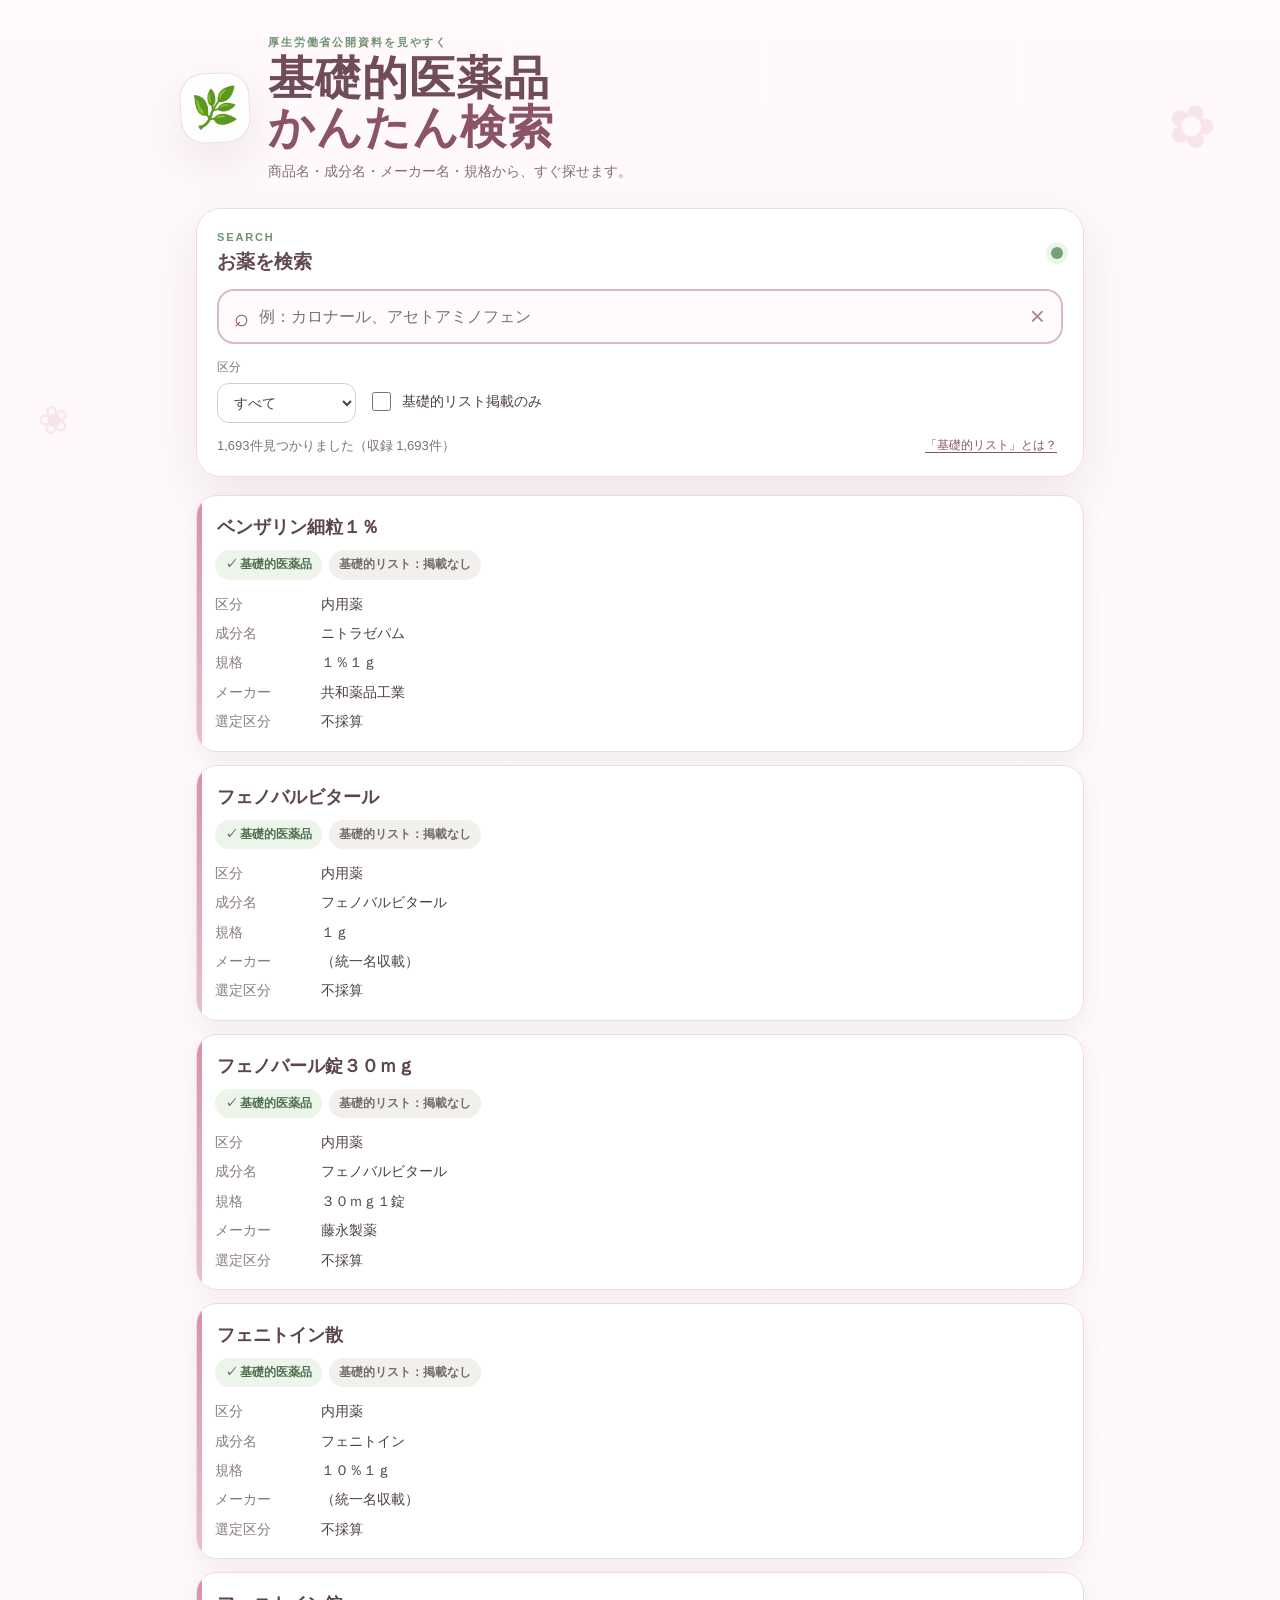
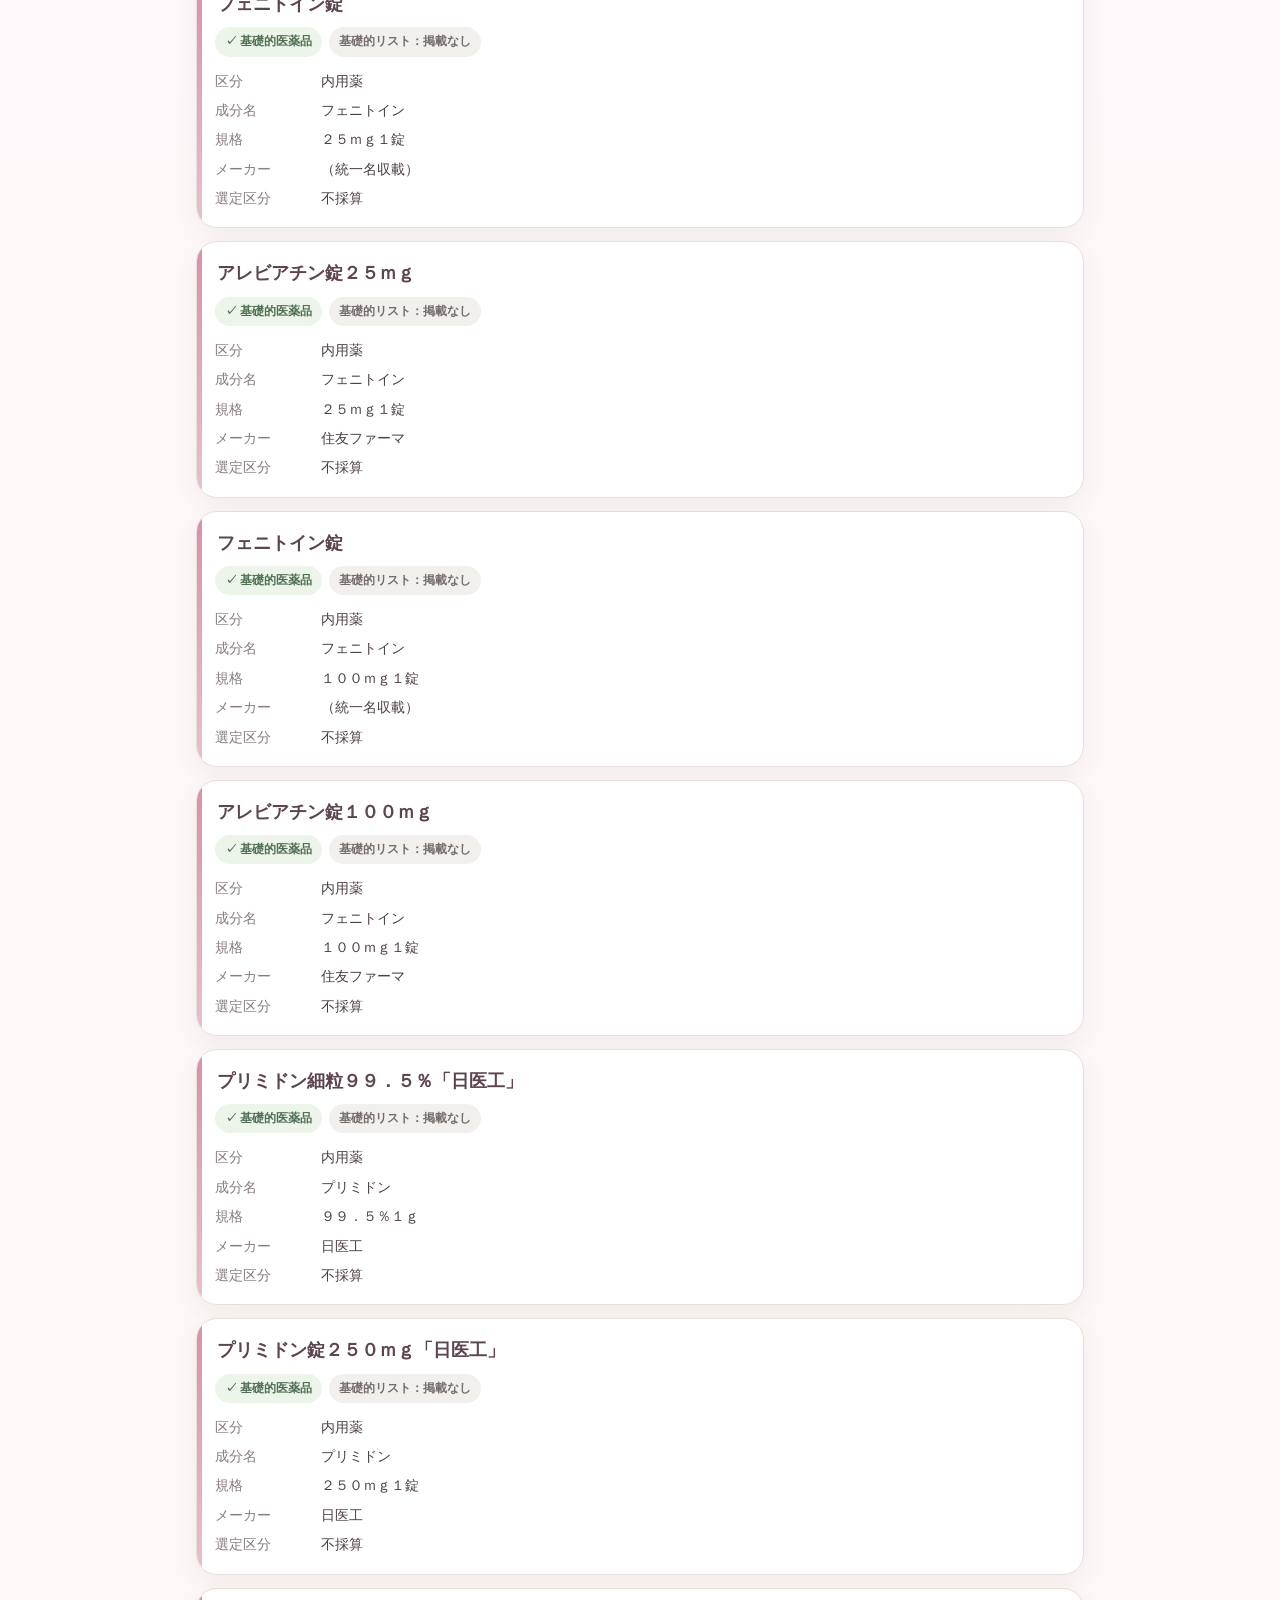
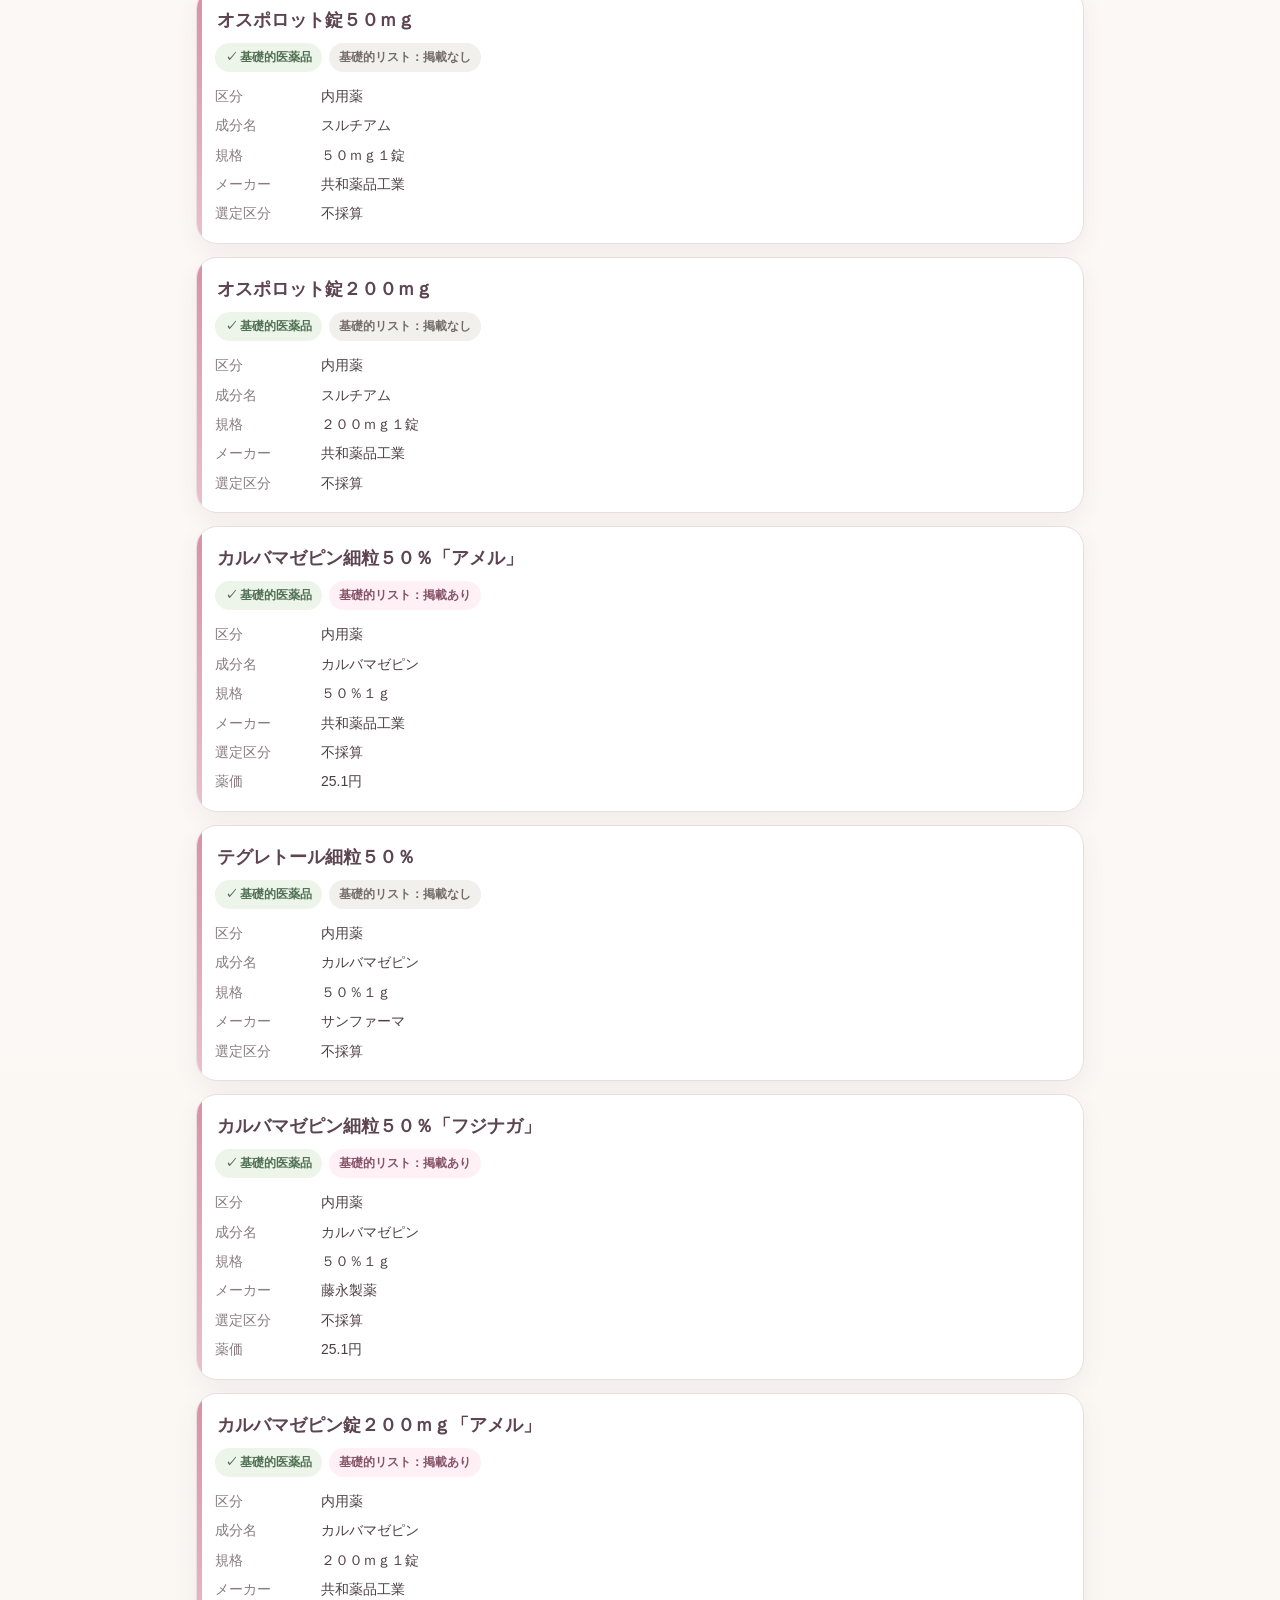
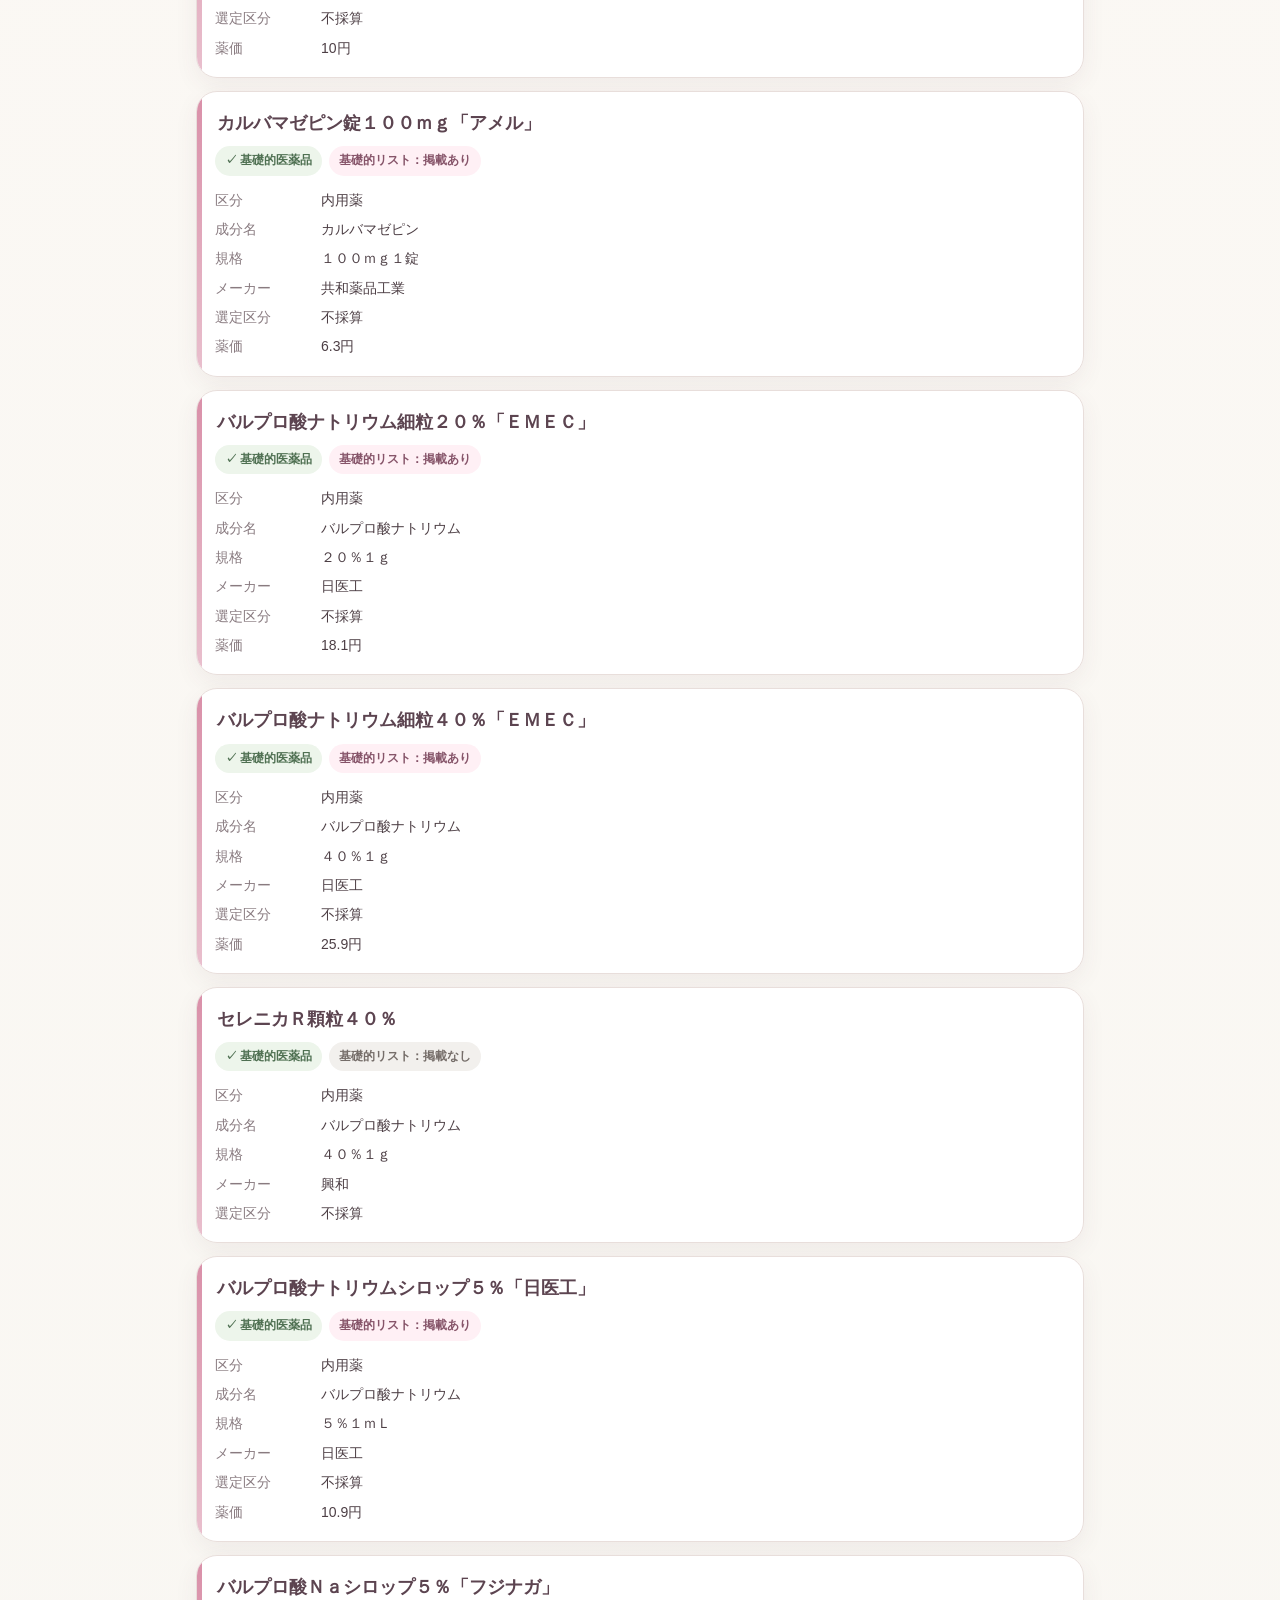
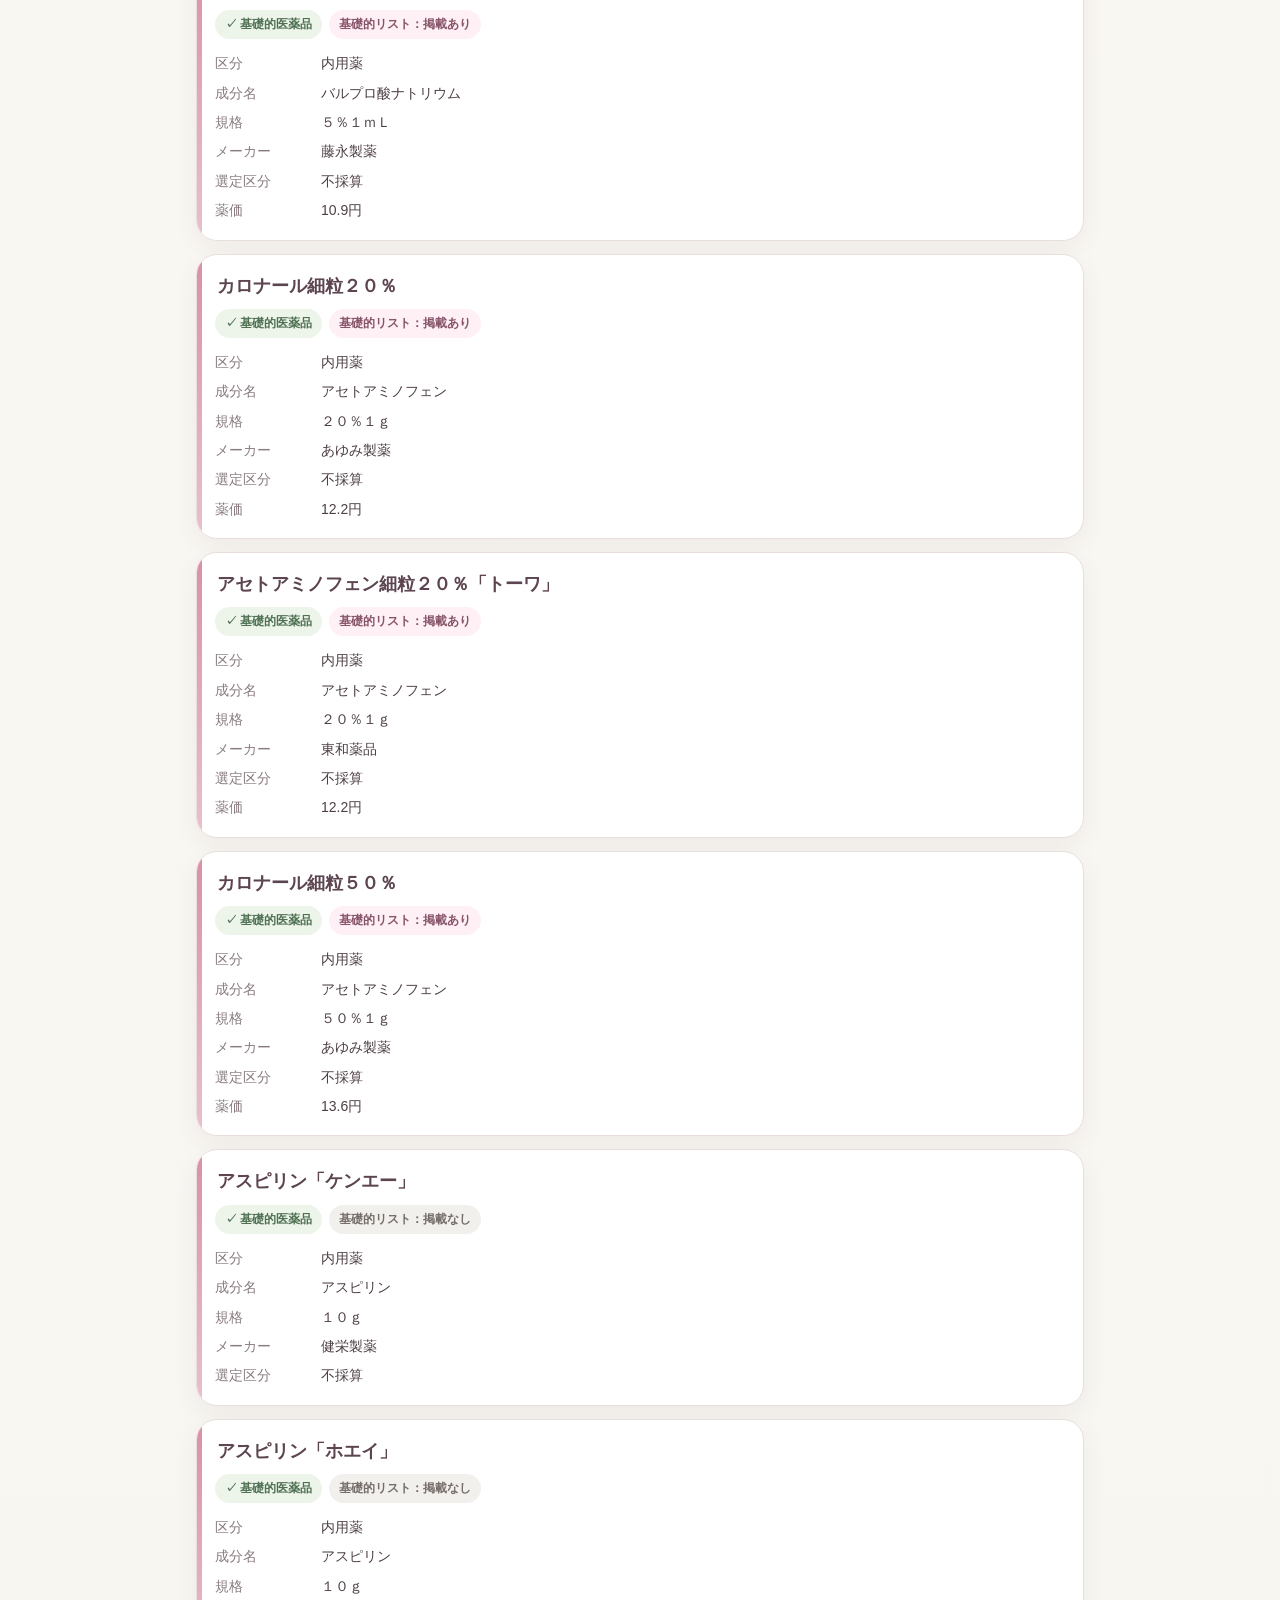
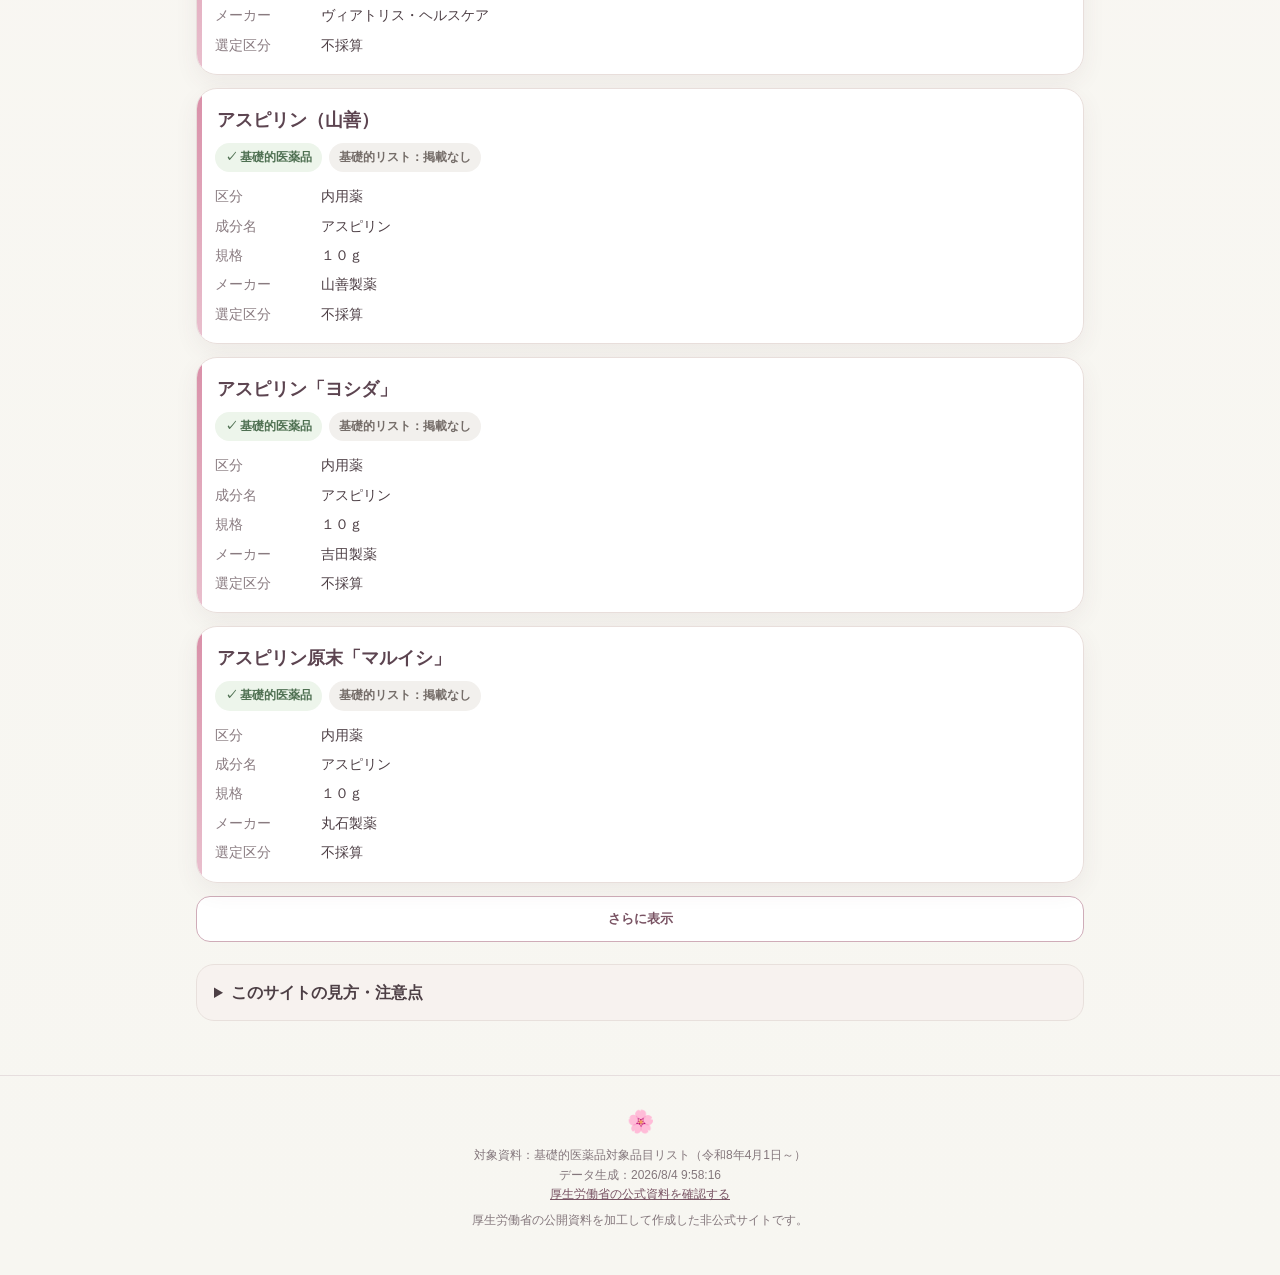
==== index.html @ af986fcf "Add files via upload" ====
<!doctype html>
<html lang="ja">
<head>
  <meta charset="utf-8">
  <meta name="viewport" content="width=device-width, initial-scale=1, viewport-fit=cover">
  <meta name="theme-color" content="#fff8fb">
  <meta name="description" content="厚生労働省の公開資料をもとに、基礎的医薬品をすばやく検索できる非公式サイトです。">
  <meta name="robots" content="index,follow">
  <title>基礎的医薬品かんたん検索</title>
  <link rel="icon" href="assets/favicon.svg" type="image/svg+xml">
  <link rel="manifest" href="manifest.webmanifest">
  <link rel="stylesheet" href="style.css">
</head>
<body>
  <div class="decor decor-one" aria-hidden="true">✿</div>
  <div class="decor decor-two" aria-hidden="true">❀</div>
  <header class="hero">
    <div class="hero-inner">
      <div class="logo" aria-hidden="true">🌿</div>
      <div>
        <p class="eyebrow">厚生労働省公開資料を見やすく</p>
        <h1>基礎的医薬品<br><span>かんたん検索</span></h1>
        <p class="lead">商品名・成分名・メーカー名・規格から、すぐ探せます。</p>
      </div>
    </div>
  </header>

  <main>
    <section class="search-panel" aria-labelledby="search-title">
      <div class="panel-heading">
        <div>
          <p class="mini-label">SEARCH</p>
          <h2 id="search-title">お薬を検索</h2>
        </div>
        <span class="status-dot" id="healthDot" aria-hidden="true"></span>
      </div>

      <label class="sr-only" for="q">医薬品名、成分名、メーカー名、規格</label>
      <div class="search-box">
        <span aria-hidden="true">⌕</span>
        <input id="q" type="search" placeholder="例：カロナール、アセトアミノフェン" autocomplete="off" inputmode="search">
        <button id="clear" type="button" aria-label="検索内容を消す">×</button>
      </div>

      <div class="filters">
        <label>
          <span>区分</span>
          <select id="route">
            <option value="">すべて</option>
            <option value="内用薬">内用薬</option>
            <option value="注射薬">注射薬</option>
            <option value="外用薬">外用薬</option>
            <option value="歯科用薬剤">歯科用薬剤</option>
          </select>
        </label>
        <label class="check-label">
          <input id="changeOnly" type="checkbox">
          <span>基礎的リスト掲載のみ</span>
        </label>
      </div>

      <div class="data-summary">
        <p id="status" role="status">データを読み込んでいます…</p>
        <button id="showHelp" type="button" class="text-button">「基礎的リスト」とは？</button>
      </div>
    </section>

    <section id="notice" class="notice hidden" role="alert"></section>
    <section id="results" class="results" aria-live="polite" aria-busy="true"></section>

    <section class="guide" id="helpSection">
      <details>
        <summary>このサイトの見方・注意点</summary>
        <div class="guide-body">
          <p><strong>「基礎的医薬品」</strong>と、後発医薬品と同様に変更調剤が認められる品目をまとめた<strong>「基礎的リスト」</strong>は別の情報です。本サイトでは分けて表示します。</p>
          <p>本サイトは検索補助のための非公式ツールです。調剤、変更可否、請求その他の最終判断は、最新の厚生労働省資料、通知、レセコン等で確認してください。</p>
          <p>データ更新に異常があった場合は、誤った新データへ置き換えず、直前の正常データを表示し続ける設計です。</p>
        </div>
      </details>
    </section>
  </main>

  <footer>
    <div class="footer-flower" aria-hidden="true">🌸</div>
    <p id="source">データ情報を読み込んでいます。</p>
    <p>厚生労働省の公開資料を加工して作成した非公式サイトです。</p>
  </footer>

  <dialog id="helpDialog">
    <button id="closeHelp" class="dialog-close" type="button" aria-label="閉じる">×</button>
    <h2>「基礎的リスト」とは？</h2>
    <p>基礎的医薬品のうち、基礎的医薬品に指定される前から変更調剤が認められていた品目などを厚生労働省がまとめた一覧です。</p>
    <p><strong>基礎的医薬品であることだけで、変更調剤の可否は判断できません。</strong>必ず最新の公式資料や通知も確認してください。</p>
  </dialog>

  <script src="app.js" defer></script>
</body>
</html>
---- style.css ----
:root{--pink:#d98fa8;--pink-dark:#8b5367;--pink-soft:#fff0f5;--green:#6f9271;--green-soft:#edf5eb;--ink:#4d3f45;--muted:#7e7177;--line:#eadde2;--paper:#fff;--cream:#fbf7f2;--shadow:0 18px 50px rgba(107,72,84,.11)}
*{box-sizing:border-box}html{scroll-behavior:smooth}body{margin:0;min-height:100vh;color:var(--ink);font-family:-apple-system,BlinkMacSystemFont,"Hiragino Sans","Yu Gothic UI","Yu Gothic",sans-serif;background:linear-gradient(180deg,#fff9fc 0,#fbf8f4 48%,#f7f6f1 100%);line-height:1.6}.sr-only{position:absolute;width:1px;height:1px;padding:0;margin:-1px;overflow:hidden;clip:rect(0,0,0,0);white-space:nowrap;border:0}.decor{position:fixed;z-index:-1;color:#e8b8c8;opacity:.32;font-size:58px}.decor-one{top:80px;right:5vw;transform:rotate(18deg)}.decor-two{top:390px;left:3vw;transform:rotate(-15deg);font-size:38px}.hero{padding:34px 18px 26px}.hero-inner{max-width:920px;margin:auto;display:flex;gap:18px;align-items:center}.logo{width:70px;height:70px;display:grid;place-items:center;border:1px solid var(--line);border-radius:24px;background:rgba(255,255,255,.86);box-shadow:var(--shadow);font-size:38px;transform:rotate(-3deg)}.eyebrow,.mini-label{margin:0;color:var(--green);font-size:11px;font-weight:800;letter-spacing:.17em}.hero h1{margin:2px 0 7px;color:#704c5a;font-size:clamp(30px,7vw,46px);line-height:1.08;letter-spacing:.02em}.hero h1 span{color:var(--pink-dark)}.lead{margin:0;color:var(--muted);font-size:14px}main{max-width:920px;margin:auto;padding:0 16px 54px}.search-panel{padding:20px;background:rgba(255,255,255,.94);border:1px solid var(--line);border-radius:25px;box-shadow:var(--shadow);backdrop-filter:blur(10px)}.panel-heading{display:flex;justify-content:space-between;align-items:center;margin-bottom:12px}.panel-heading h2{margin:0;font-size:19px;color:#614954}.status-dot{width:12px;height:12px;border-radius:50%;background:#c7bfc2;box-shadow:0 0 0 5px #f5f1f2}.status-dot.ok{background:#72a276;box-shadow:0 0 0 5px #edf5eb}.status-dot.warn{background:#d7a548;box-shadow:0 0 0 5px #fff6df}.search-box{display:grid;grid-template-columns:auto 1fr auto;align-items:center;border:2px solid #ddb8c5;background:#fffafb;border-radius:17px;overflow:hidden;transition:.2s}.search-box:focus-within{border-color:var(--pink);box-shadow:0 0 0 5px rgba(217,143,168,.15)}.search-box>span{padding-left:15px;color:var(--pink-dark);font-size:25px}.search-box input{min-width:0;width:100%;border:0;outline:0;background:transparent;padding:15px 10px;font-size:16px;color:var(--ink)}.search-box button{border:0;background:transparent;padding:10px 16px;color:#a78691;font-size:26px;cursor:pointer}.filters{display:flex;gap:12px;align-items:end;flex-wrap:wrap;margin-top:14px}.filters>label:first-child{display:grid;gap:5px;font-size:12px;color:var(--muted)}select{min-width:130px;border:1px solid #d8cdca;border-radius:12px;padding:10px 35px 10px 12px;background:#fff;color:var(--ink);font-size:14px}.check-label{display:flex;align-items:center;gap:8px;min-height:43px;font-size:14px}.check-label input{width:19px;height:19px;accent-color:var(--green)}.data-summary{display:flex;justify-content:space-between;gap:10px;align-items:center;margin-top:13px}.data-summary p{margin:0;color:var(--muted);font-size:13px}.text-button{border:0;background:transparent;color:#815667;text-decoration:underline;text-underline-offset:3px;font-size:12px;cursor:pointer}.notice{margin-top:15px;padding:14px 16px;border:1px solid #e5cd91;border-radius:15px;background:#fff6dc;color:#685729;font-size:14px}.hidden{display:none}.results{display:grid;gap:13px;margin-top:18px}.medicine{position:relative;padding:18px;background:rgba(255,255,255,.96);border:1px solid #e8dedb;border-radius:21px;box-shadow:0 8px 25px rgba(91,66,74,.065);overflow:hidden}.medicine:before{content:"";position:absolute;left:0;top:0;bottom:0;width:5px;background:linear-gradient(var(--pink),#e9c0ce)}.medicine h3{margin:0 0 10px;padding-left:2px;color:#5c4450;font-size:18px;line-height:1.45;overflow-wrap:anywhere}.badges{display:flex;gap:7px;flex-wrap:wrap;margin-bottom:13px}.badge{display:inline-flex;align-items:center;gap:5px;padding:5px 10px;border-radius:999px;background:var(--green-soft);color:#4f7052;font-size:12px;font-weight:750}.badge.listed{background:var(--pink-soft);color:#865469}.badge.not-listed{background:#f2f0ed;color:#756d69}.medicine dl{display:grid;grid-template-columns:95px minmax(0,1fr);gap:7px 11px;margin:0;font-size:14px}.medicine dt{color:#897b80}.medicine dd{margin:0;overflow-wrap:anywhere}.empty{padding:38px 18px;text-align:center;border:1px dashed #d7c5cb;border-radius:20px;background:rgba(255,255,255,.8);color:#786b70}.more{width:100%;padding:13px;border:1px solid #cfacb8;border-radius:14px;background:#fff;color:#795363;font-weight:750;cursor:pointer}.guide{margin-top:22px}.guide details{border:1px solid #e8e0dc;border-radius:18px;background:#f7f2ef}.guide summary{padding:15px 17px;font-weight:750;cursor:pointer}.guide-body{padding:0 17px 12px;font-size:14px}.guide-body p{margin:0 0 12px}footer{padding:28px 17px 38px;border-top:1px solid #e6dede;text-align:center;color:#84777c;font-size:12px}.footer-flower{font-size:22px}footer p{margin:7px auto;max-width:780px}footer a{color:#785363}dialog{width:min(480px,calc(100% - 32px));border:1px solid var(--line);border-radius:22px;padding:24px;box-shadow:0 30px 80px rgba(60,38,46,.24);color:var(--ink)}dialog::backdrop{background:rgba(55,41,47,.38);backdrop-filter:blur(3px)}dialog h2{margin-top:0;color:#6f4c59}.dialog-close{position:absolute;top:10px;right:13px;border:0;background:transparent;color:#8d7480;font-size:27px;cursor:pointer}@media(max-width:600px){.hero{padding-top:25px}.hero-inner{align-items:flex-start}.logo{width:58px;height:58px;border-radius:19px;font-size:31px}.hero h1{font-size:31px}.lead{font-size:12px}.search-panel{padding:16px;border-radius:21px}.filters{display:grid;grid-template-columns:1fr}.filters select{width:100%}.data-summary{align-items:flex-start;flex-direction:column}.medicine{padding:16px}.medicine dl{grid-template-columns:82px minmax(0,1fr)}.decor{display:none}}
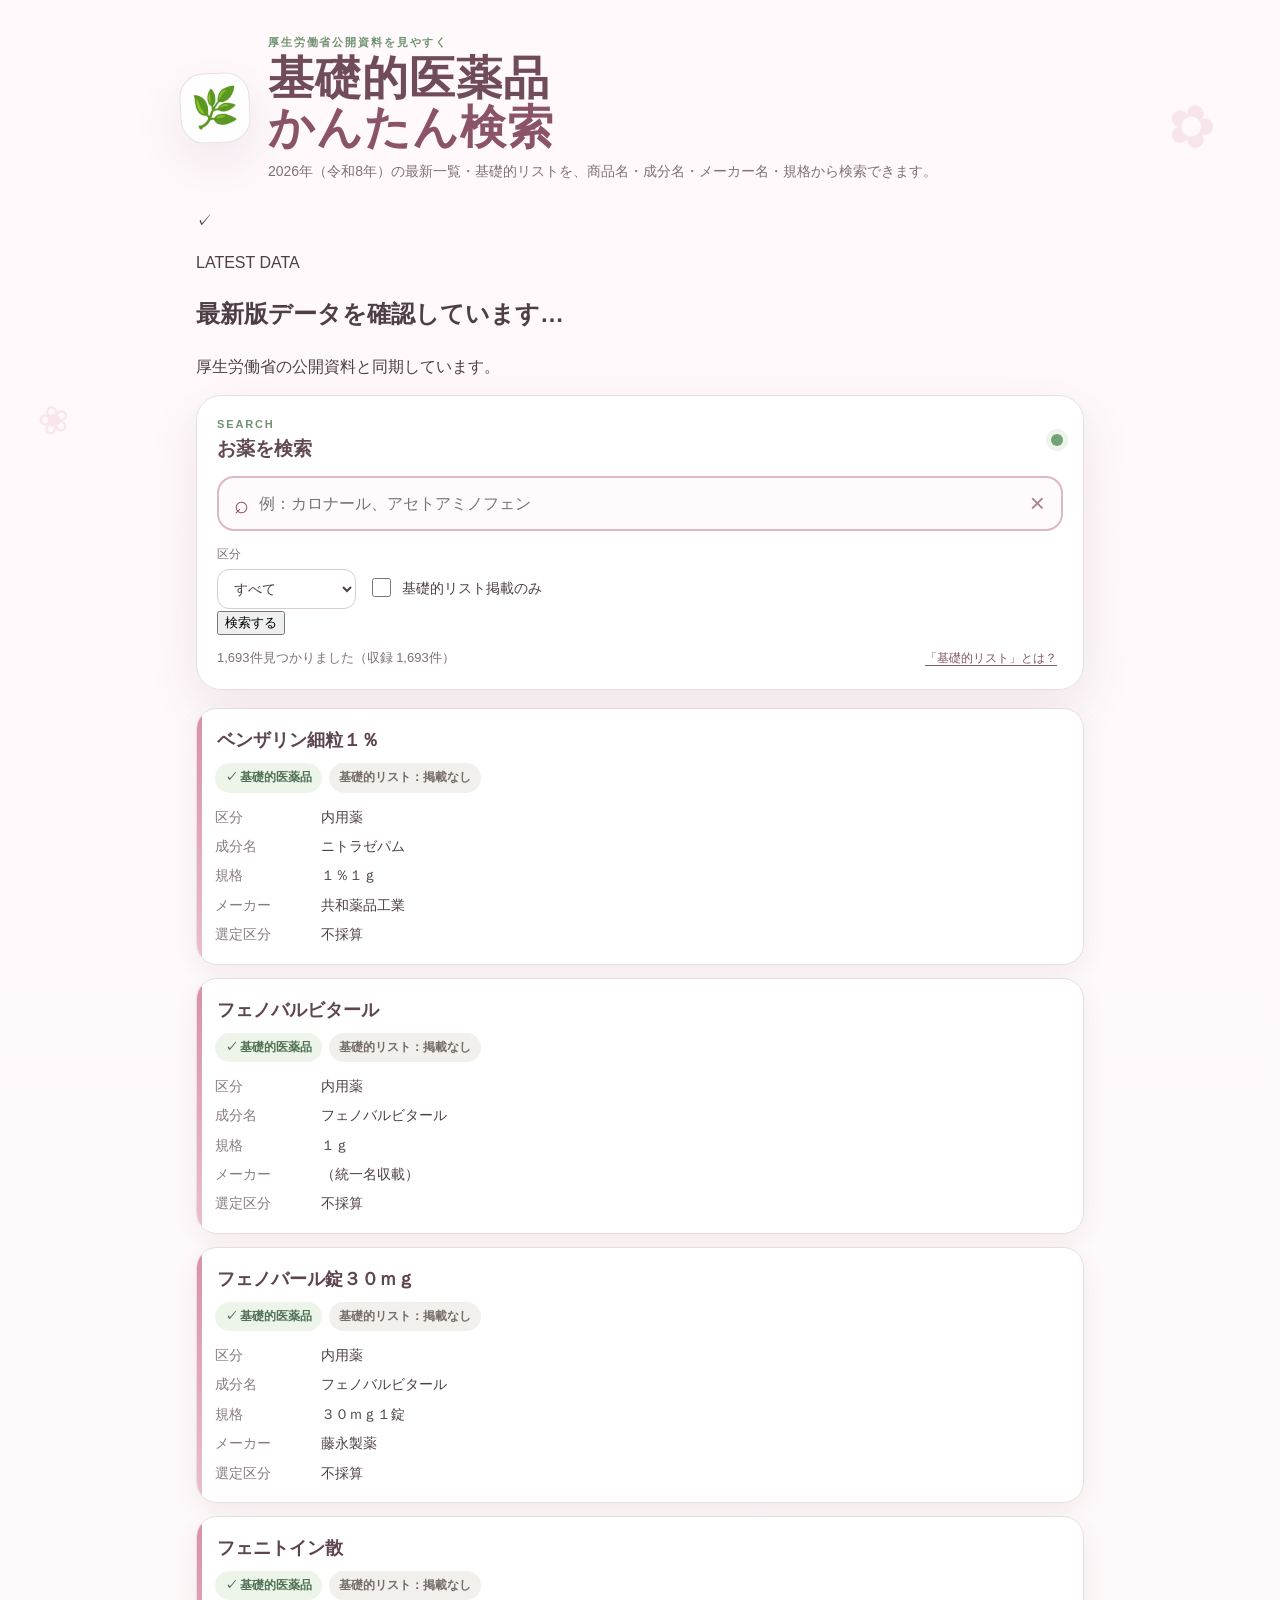
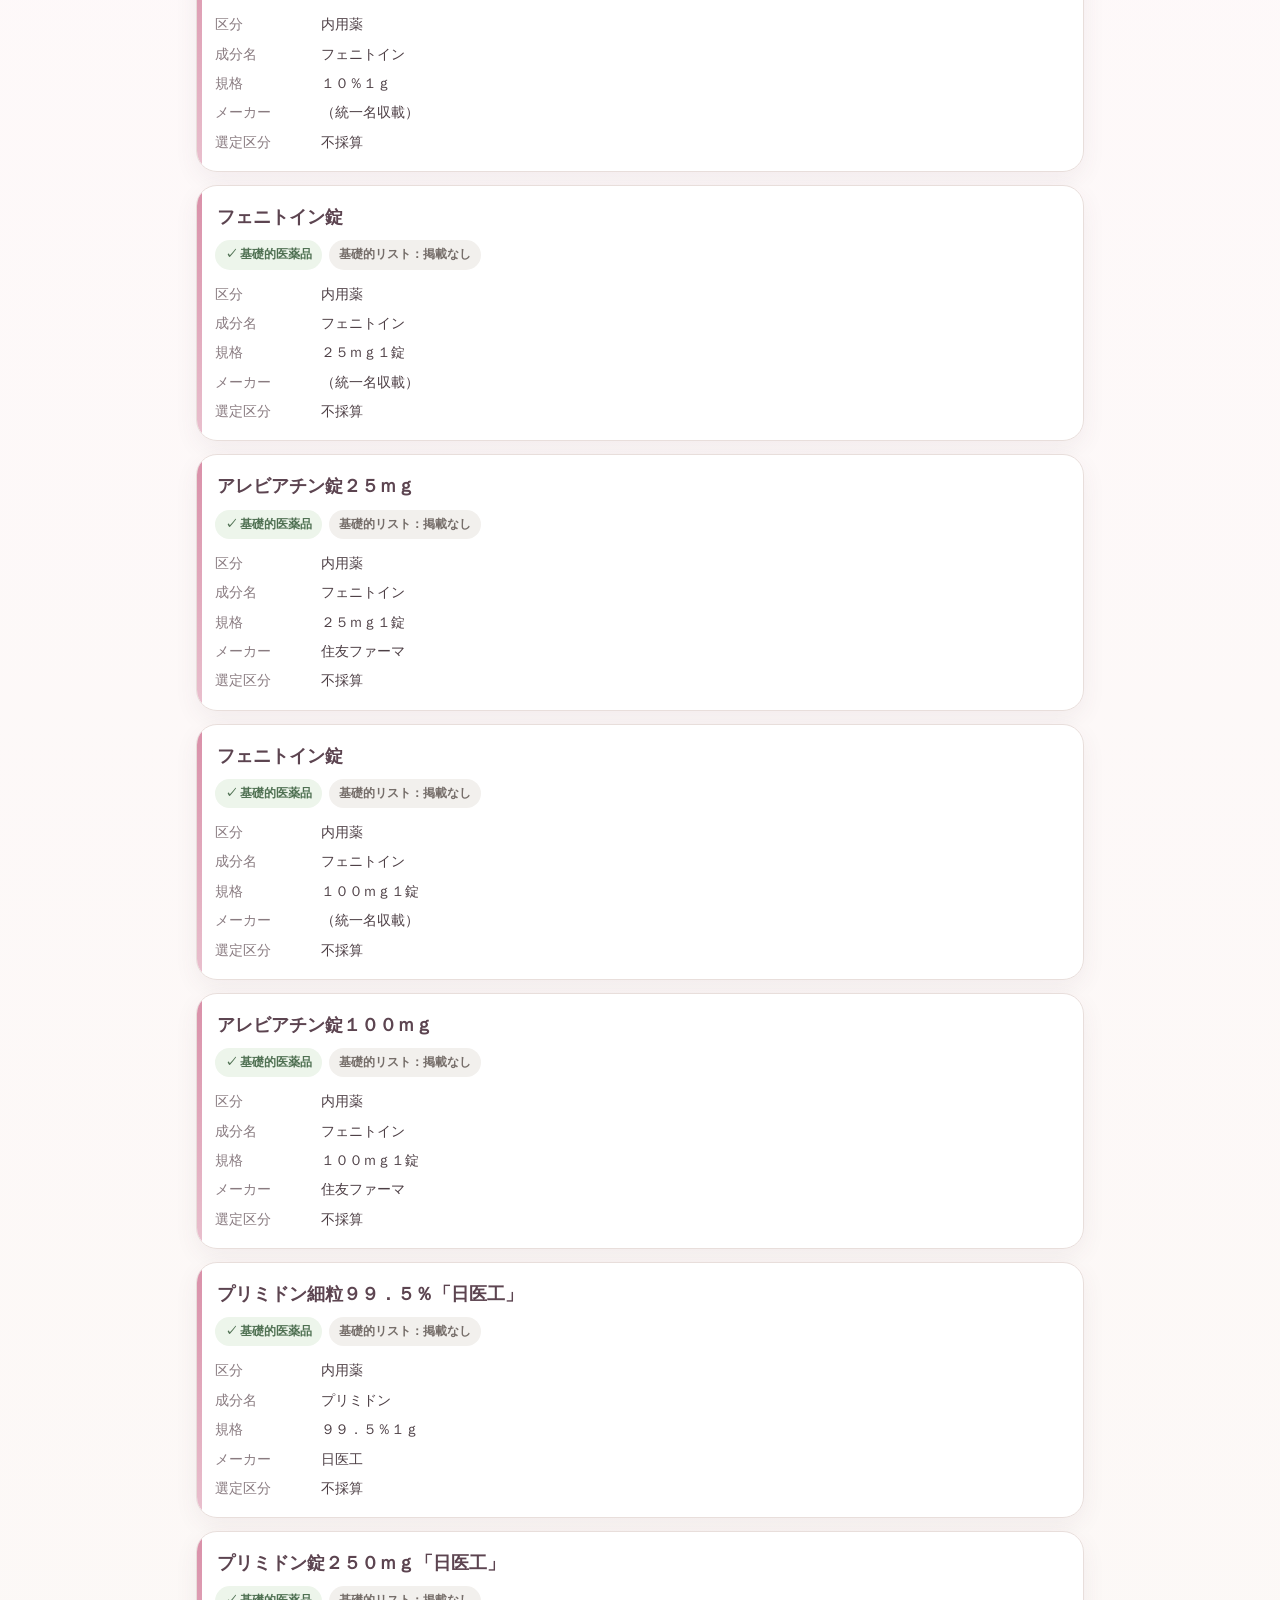
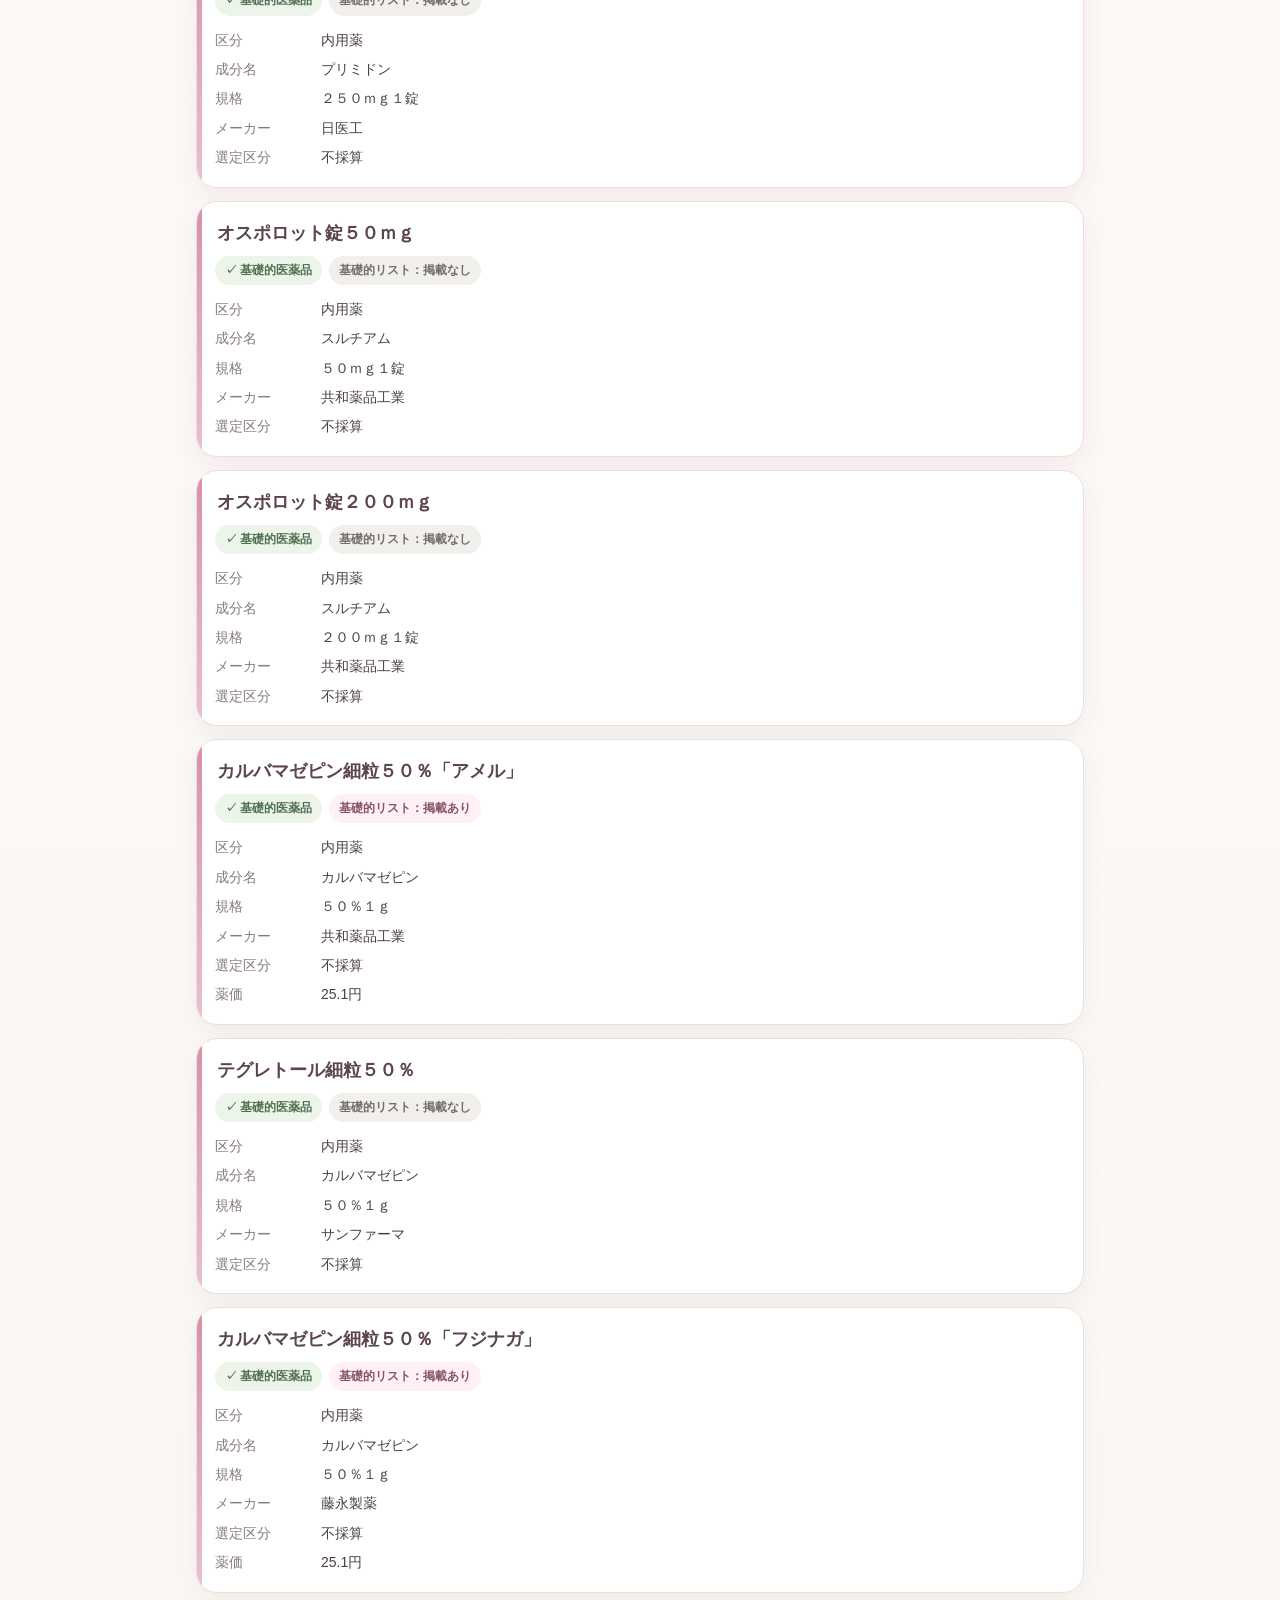
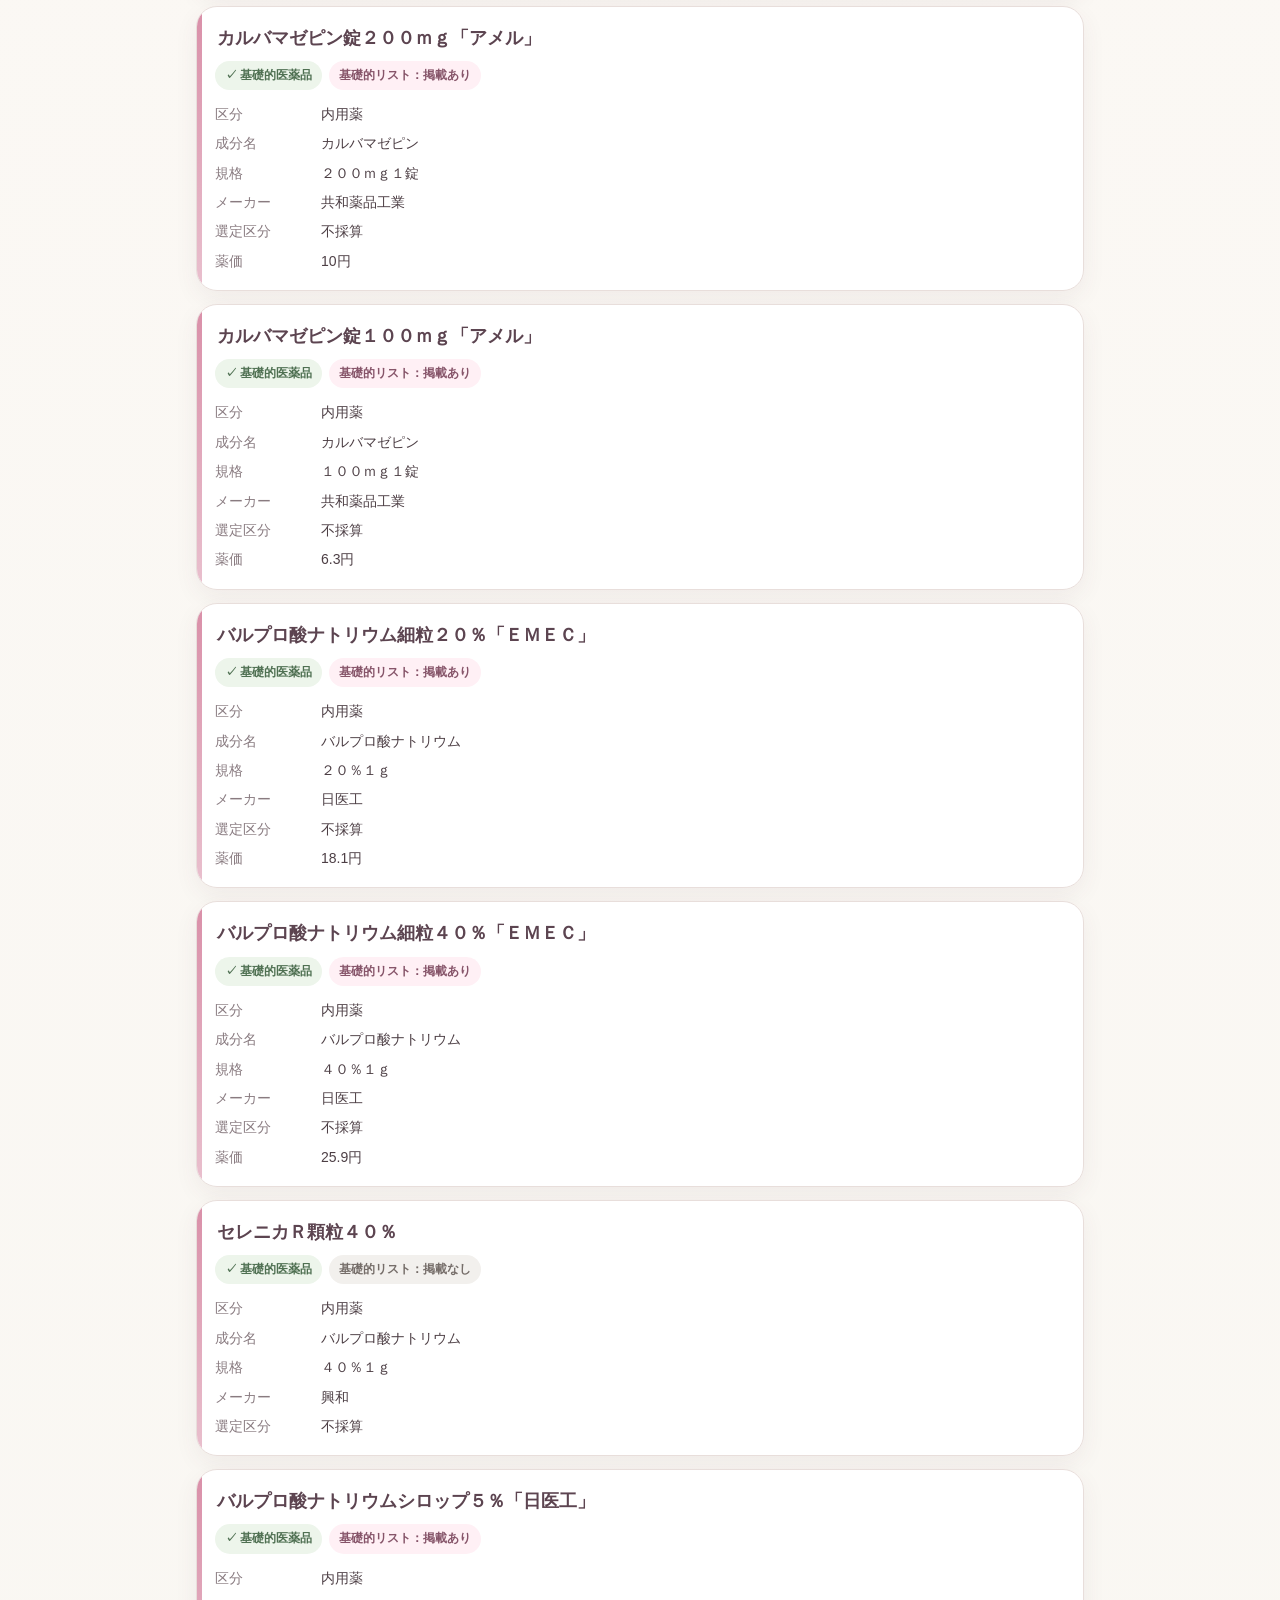
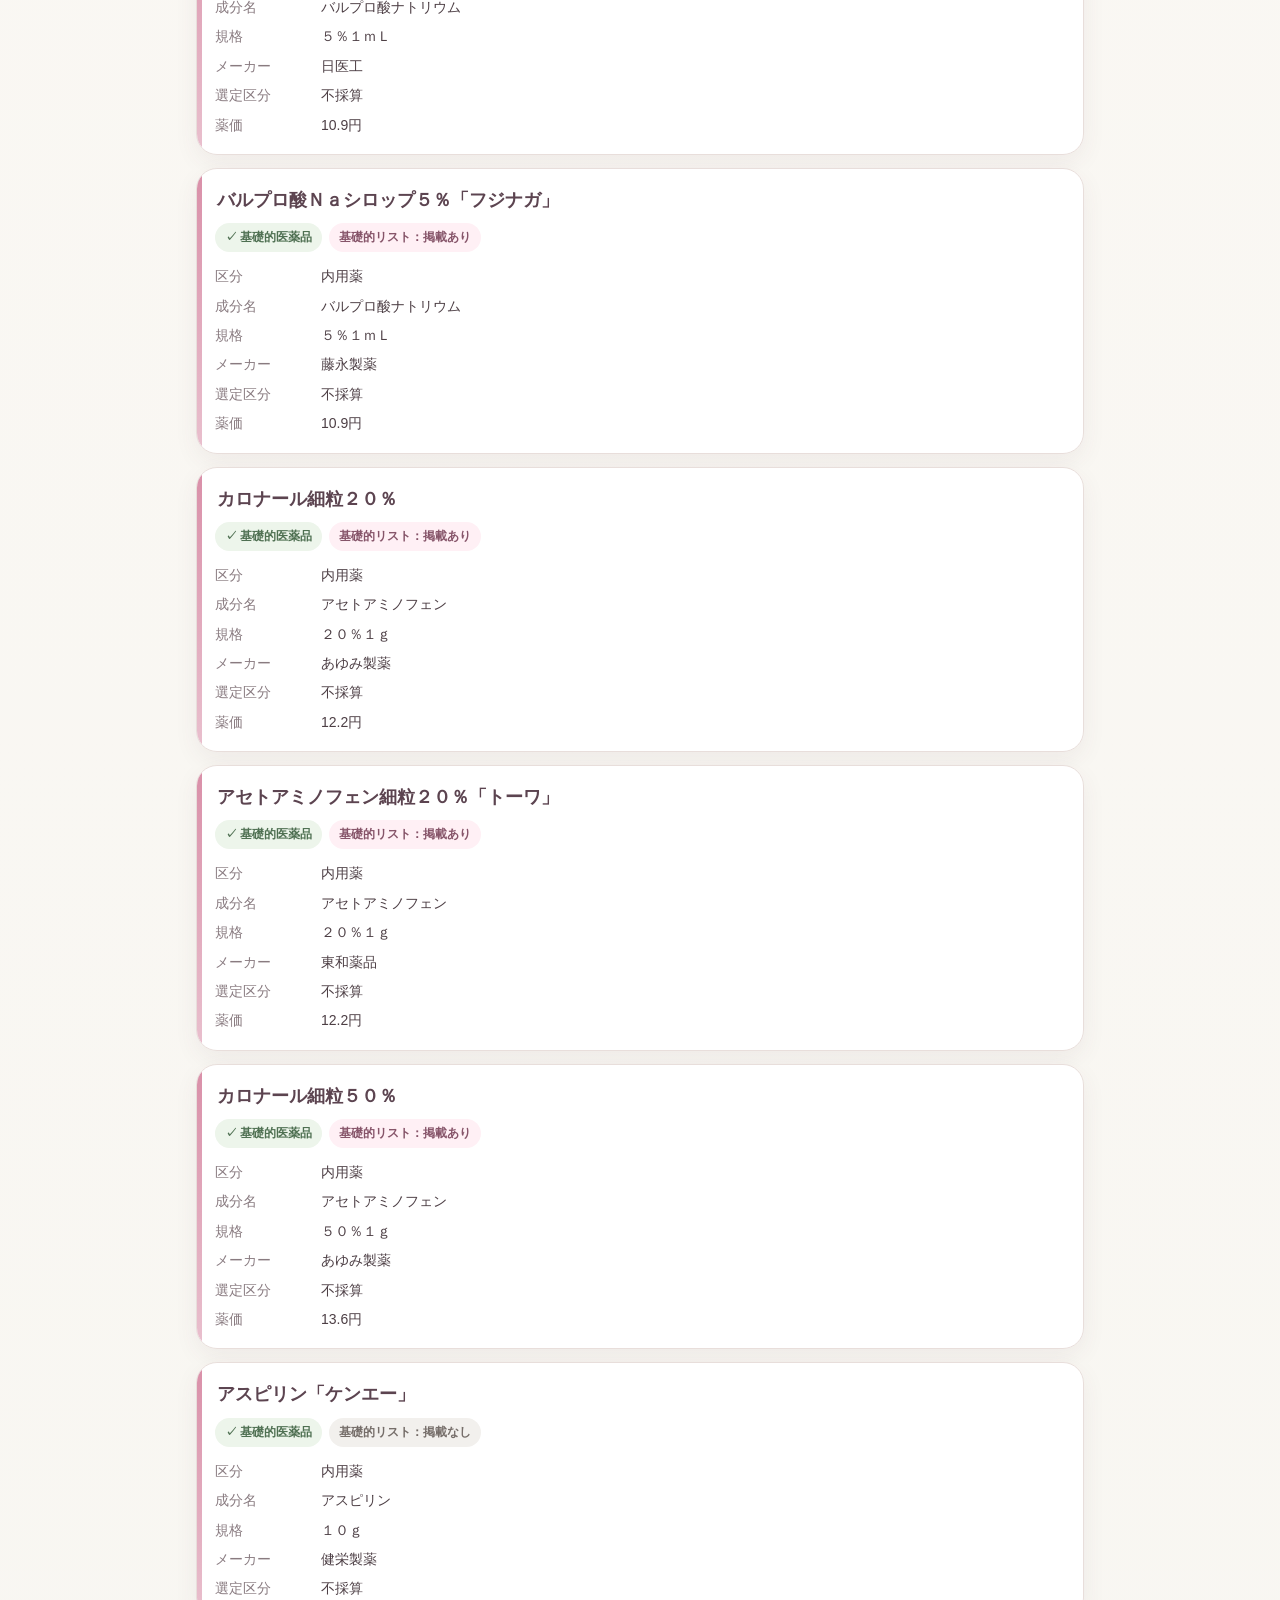
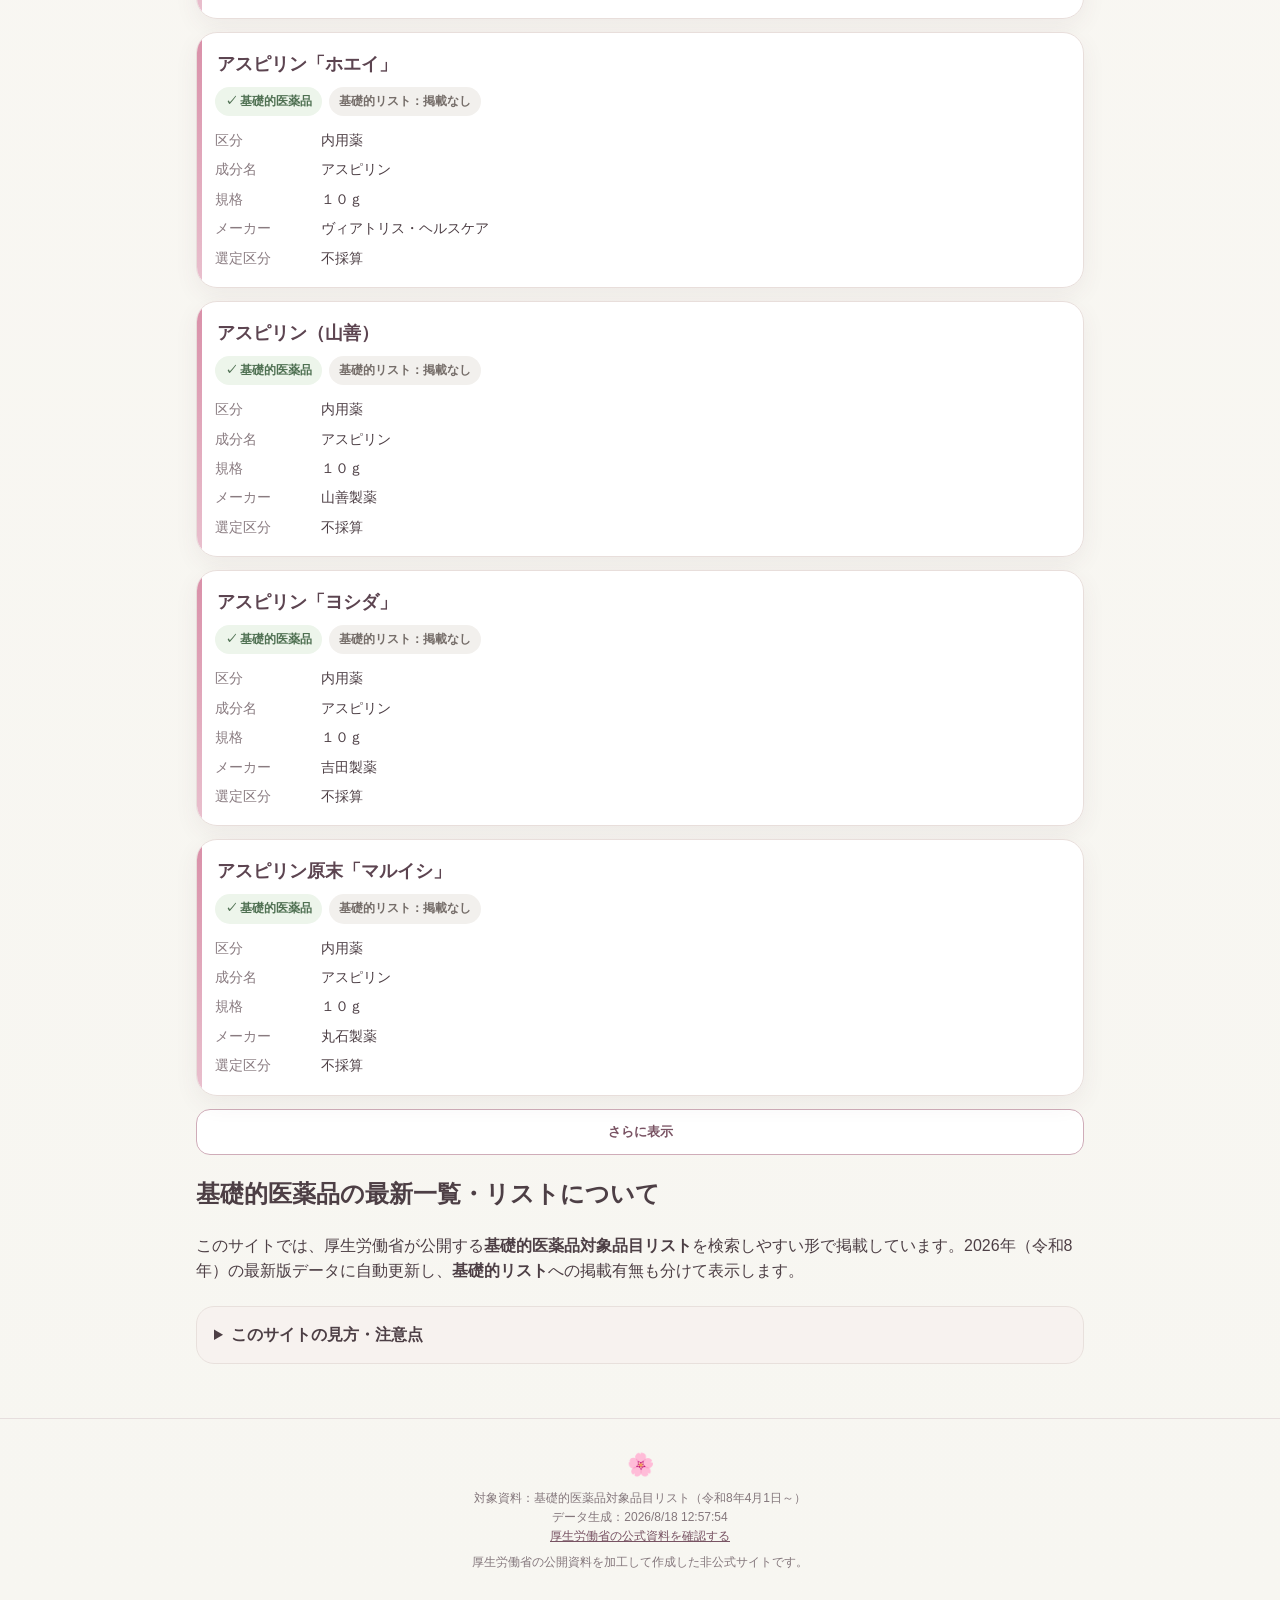
==== commit b929cc09: "Update index.html for kisoplus v2" ====
--- a/index.html
+++ b/index.html
@@ -4,95 +4,49 @@
   <meta charset="utf-8">
   <meta name="viewport" content="width=device-width, initial-scale=1, viewport-fit=cover">
   <meta name="theme-color" content="#fff8fb">
-  <meta name="description" content="厚生労働省の公開資料をもとに、基礎的医薬品をすばやく検索できる非公式サイトです。">
-  <meta name="robots" content="index,follow">
-  <title>基礎的医薬品かんたん検索</title>
+  <meta name="description" content="【2026年・令和8年 最新】厚生労働省の基礎的医薬品対象品目リストを、商品名・成分名・メーカー名・規格から検索できる非公式一覧ツール。基礎的リスト掲載有無も確認できます。">
+  <meta name="keywords" content="基礎的医薬品,2026,令和8年,最新,一覧,リスト,基礎的リスト,検索">
+  <meta name="robots" content="index,follow,max-snippet:-1,max-image-preview:large">
+  <title>基礎的医薬品一覧・検索｜2026年（令和8年）最新版・基礎的リスト</title>
   <link rel="icon" href="assets/favicon.svg" type="image/svg+xml">
   <link rel="manifest" href="manifest.webmanifest">
   <link rel="stylesheet" href="style.css">
 </head>
 <body>
-  <div class="decor decor-one" aria-hidden="true">✿</div>
-  <div class="decor decor-two" aria-hidden="true">❀</div>
-  <header class="hero">
-    <div class="hero-inner">
-      <div class="logo" aria-hidden="true">🌿</div>
-      <div>
-        <p class="eyebrow">厚生労働省公開資料を見やすく</p>
-        <h1>基礎的医薬品<br><span>かんたん検索</span></h1>
-        <p class="lead">商品名・成分名・メーカー名・規格から、すぐ探せます。</p>
-      </div>
-    </div>
-  </header>
+  <div class="decor decor-one" aria-hidden="true">✿</div><div class="decor decor-two" aria-hidden="true">❀</div>
+  <header class="hero"><div class="hero-inner">
+    <div class="logo" aria-hidden="true">🌿</div>
+    <div><p class="eyebrow">厚生労働省公開資料を見やすく</p><h1>基礎的医薬品<br><span>かんたん検索</span></h1><p class="lead">2026年（令和8年）の最新一覧・基礎的リストを、商品名・成分名・メーカー名・規格から検索できます。</p></div>
+  </div></header>
 
   <main>
+    <section class="latest-card" id="latestCard" aria-live="polite">
+      <div class="latest-icon" aria-hidden="true">✓</div>
+      <div><p class="latest-label">LATEST DATA</p><h2 id="latestTitle">最新版データを確認しています…</h2><p id="latestMeta">厚生労働省の公開資料と同期しています。</p></div>
+    </section>
+
     <section class="search-panel" aria-labelledby="search-title">
-      <div class="panel-heading">
-        <div>
-          <p class="mini-label">SEARCH</p>
-          <h2 id="search-title">お薬を検索</h2>
+      <div class="panel-heading"><div><p class="mini-label">SEARCH</p><h2 id="search-title">お薬を検索</h2></div><span class="status-dot" id="healthDot" aria-hidden="true"></span></div>
+      <form id="searchForm" role="search">
+        <label class="sr-only" for="q">医薬品名、成分名、メーカー名、規格</label>
+        <div class="search-box"><span aria-hidden="true">⌕</span><input id="q" type="search" placeholder="例：カロナール、アセトアミノフェン" autocomplete="off" inputmode="search"><button id="clear" type="button" aria-label="検索内容を消す">×</button></div>
+        <div class="filters">
+          <label><span>区分</span><select id="route"><option value="">すべて</option><option value="内用薬">内用薬</option><option value="注射薬">注射薬</option><option value="外用薬">外用薬</option><option value="歯科用薬剤">歯科用薬剤</option></select></label>
+          <label class="check-label"><input id="changeOnly" type="checkbox"><span>基礎的リスト掲載のみ</span></label>
         </div>
-        <span class="status-dot" id="healthDot" aria-hidden="true"></span>
-      </div>
-
-      <label class="sr-only" for="q">医薬品名、成分名、メーカー名、規格</label>
-      <div class="search-box">
-        <span aria-hidden="true">⌕</span>
-        <input id="q" type="search" placeholder="例：カロナール、アセトアミノフェン" autocomplete="off" inputmode="search">
-        <button id="clear" type="button" aria-label="検索内容を消す">×</button>
-      </div>
-
-      <div class="filters">
-        <label>
-          <span>区分</span>
-          <select id="route">
-            <option value="">すべて</option>
-            <option value="内用薬">内用薬</option>
-            <option value="注射薬">注射薬</option>
-            <option value="外用薬">外用薬</option>
-            <option value="歯科用薬剤">歯科用薬剤</option>
-          </select>
-        </label>
-        <label class="check-label">
-          <input id="changeOnly" type="checkbox">
-          <span>基礎的リスト掲載のみ</span>
-        </label>
-      </div>
-
-      <div class="data-summary">
-        <p id="status" role="status">データを読み込んでいます…</p>
-        <button id="showHelp" type="button" class="text-button">「基礎的リスト」とは？</button>
-      </div>
+        <button class="search-button" type="submit">検索する</button>
+      </form>
+      <div class="data-summary"><p id="status" role="status">データを読み込んでいます…</p><button id="showHelp" type="button" class="text-button">「基礎的リスト」とは？</button></div>
     </section>
 
     <section id="notice" class="notice hidden" role="alert"></section>
-    <section id="results" class="results" aria-live="polite" aria-busy="true"></section>
+    <section id="results" class="results" aria-live="polite" aria-busy="true"><div class="start-message"><strong>薬の名前などを入力して「検索する」を押してください。</strong><br>収録されている基礎的医薬品の一覧から探します。</div></section>
 
-    <section class="guide" id="helpSection">
-      <details>
-        <summary>このサイトの見方・注意点</summary>
-        <div class="guide-body">
-          <p><strong>「基礎的医薬品」</strong>と、後発医薬品と同様に変更調剤が認められる品目をまとめた<strong>「基礎的リスト」</strong>は別の情報です。本サイトでは分けて表示します。</p>
-          <p>本サイトは検索補助のための非公式ツールです。調剤、変更可否、請求その他の最終判断は、最新の厚生労働省資料、通知、レセコン等で確認してください。</p>
-          <p>データ更新に異常があった場合は、誤った新データへ置き換えず、直前の正常データを表示し続ける設計です。</p>
-        </div>
-      </details>
-    </section>
+    <section class="seo-guide" aria-labelledby="list-title"><h2 id="list-title">基礎的医薬品の最新一覧・リストについて</h2><p>このサイトでは、厚生労働省が公開する<strong>基礎的医薬品対象品目リスト</strong>を検索しやすい形で掲載しています。2026年（令和8年）の最新版データに自動更新し、<strong>基礎的リスト</strong>への掲載有無も分けて表示します。</p></section>
+    <section class="guide" id="helpSection"><details><summary>このサイトの見方・注意点</summary><div class="guide-body"><p><strong>「基礎的医薬品」</strong>と、後発医薬品と同様に変更調剤が認められる品目をまとめた<strong>「基礎的リスト」</strong>は別の情報です。本サイトでは分けて表示します。</p><p>本サイトは検索補助のための非公式ツールです。調剤、変更可否、請求その他の最終判断は、最新の厚生労働省資料、通知、レセコン等で確認してください。</p><p>データ更新に異常があった場合は、誤った新データへ置き換えず、直前の正常データを表示し続ける設計です。</p></div></details></section>
   </main>
 
-  <footer>
-    <div class="footer-flower" aria-hidden="true">🌸</div>
-    <p id="source">データ情報を読み込んでいます。</p>
-    <p>厚生労働省の公開資料を加工して作成した非公式サイトです。</p>
-  </footer>
-
-  <dialog id="helpDialog">
-    <button id="closeHelp" class="dialog-close" type="button" aria-label="閉じる">×</button>
-    <h2>「基礎的リスト」とは？</h2>
-    <p>基礎的医薬品のうち、基礎的医薬品に指定される前から変更調剤が認められていた品目などを厚生労働省がまとめた一覧です。</p>
-    <p><strong>基礎的医薬品であることだけで、変更調剤の可否は判断できません。</strong>必ず最新の公式資料や通知も確認してください。</p>
-  </dialog>
-
+  <footer><div class="footer-flower" aria-hidden="true">🌸</div><p id="source">データ情報を読み込んでいます。</p><p>厚生労働省の公開資料を加工して作成した非公式サイトです。</p></footer>
+  <dialog id="helpDialog"><button id="closeHelp" class="dialog-close" type="button" aria-label="閉じる">×</button><h2>「基礎的リスト」とは？</h2><p>基礎的医薬品のうち、基礎的医薬品に指定される前から変更調剤が認められていた品目などを厚生労働省がまとめた一覧です。</p><p><strong>基礎的医薬品であることだけで、変更調剤の可否は判断できません。</strong>必ず最新の公式資料や通知も確認してください。</p></dialog>
   <script src="app.js" defer></script>
-</body>
-</html>
+</body></html>
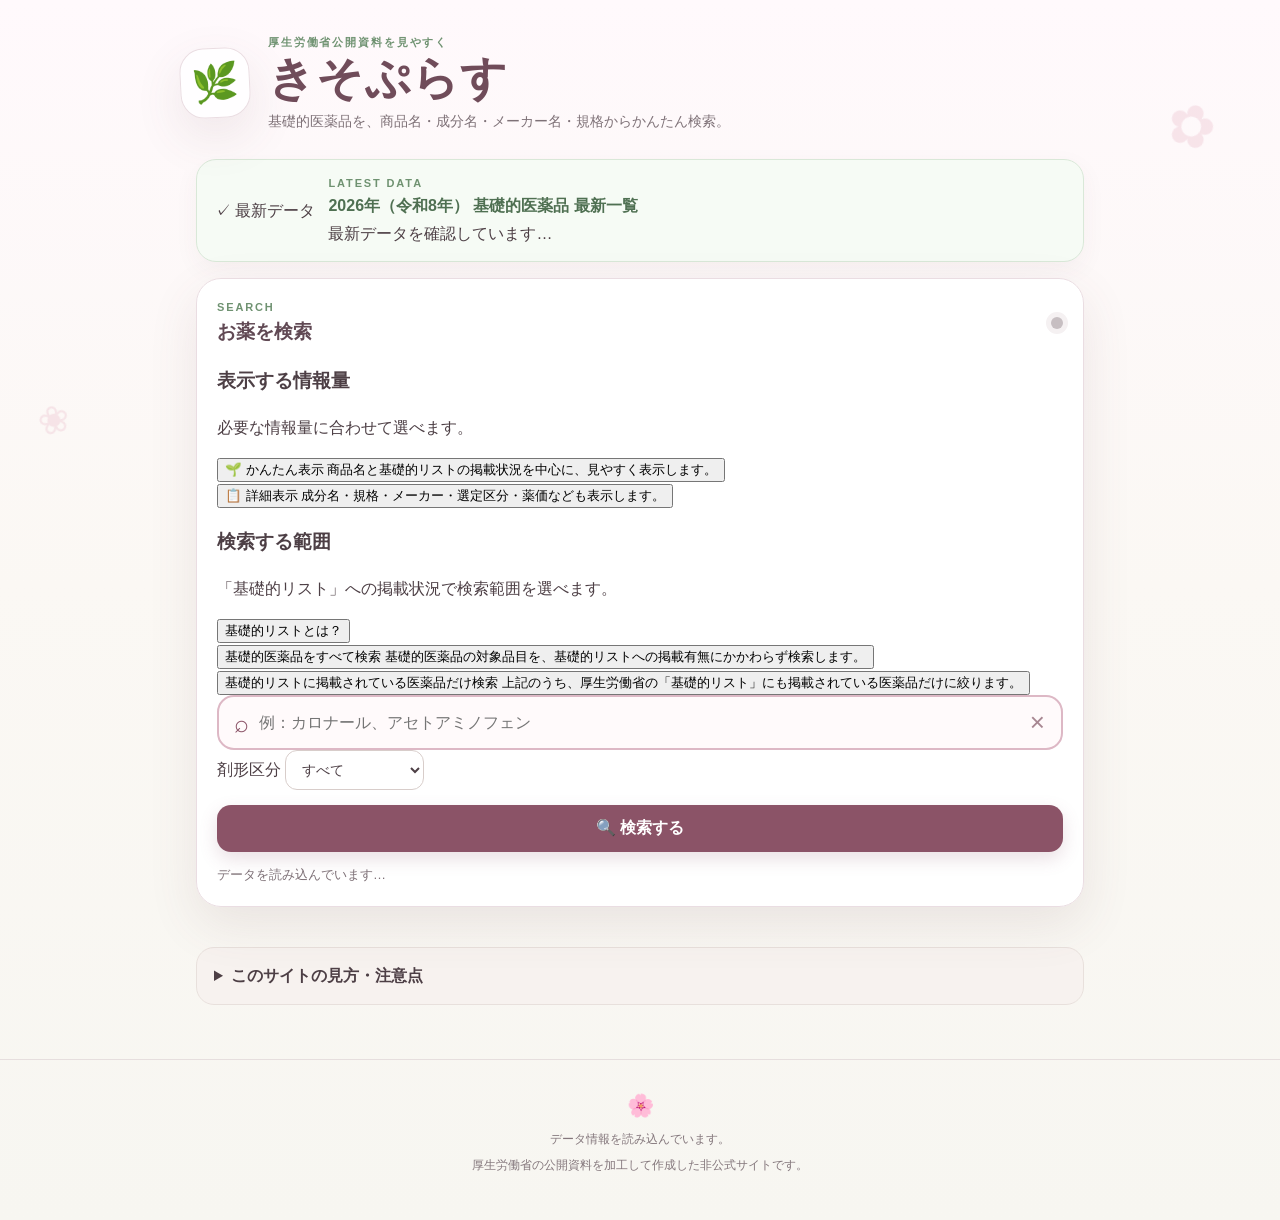
==== commit e0972b3b: "Update index.html" ====
--- a/index.html
+++ b/index.html
@@ -4,49 +4,141 @@
   <meta charset="utf-8">
   <meta name="viewport" content="width=device-width, initial-scale=1, viewport-fit=cover">
   <meta name="theme-color" content="#fff8fb">
-  <meta name="description" content="【2026年・令和8年 最新】厚生労働省の基礎的医薬品対象品目リストを、商品名・成分名・メーカー名・規格から検索できる非公式一覧ツール。基礎的リスト掲載有無も確認できます。">
+  <meta name="description" content="【2026年・令和8年 最新版】厚生労働省の公開資料をもとに、基礎的医薬品の一覧・基礎的リスト掲載状況を商品名・成分名・メーカー名・規格から検索できる非公式サイトです。">
   <meta name="keywords" content="基礎的医薬品,2026,令和8年,最新,一覧,リスト,基礎的リスト,検索">
-  <meta name="robots" content="index,follow,max-snippet:-1,max-image-preview:large">
-  <title>基礎的医薬品一覧・検索｜2026年（令和8年）最新版・基礎的リスト</title>
+  <meta name="robots" content="index,follow">
+  <title>基礎的医薬品 2026年・令和8年 最新一覧検索｜きそぷらす</title>
   <link rel="icon" href="assets/favicon.svg" type="image/svg+xml">
   <link rel="manifest" href="manifest.webmanifest">
   <link rel="stylesheet" href="style.css">
 </head>
 <body>
-  <div class="decor decor-one" aria-hidden="true">✿</div><div class="decor decor-two" aria-hidden="true">❀</div>
-  <header class="hero"><div class="hero-inner">
-    <div class="logo" aria-hidden="true">🌿</div>
-    <div><p class="eyebrow">厚生労働省公開資料を見やすく</p><h1>基礎的医薬品<br><span>かんたん検索</span></h1><p class="lead">2026年（令和8年）の最新一覧・基礎的リストを、商品名・成分名・メーカー名・規格から検索できます。</p></div>
-  </div></header>
+  <div class="decor decor-one" aria-hidden="true">✿</div>
+  <div class="decor decor-two" aria-hidden="true">❀</div>
+
+  <header class="hero">
+    <div class="hero-inner">
+      <div class="logo" aria-hidden="true">🌿</div>
+      <div>
+        <p class="eyebrow">厚生労働省公開資料を見やすく</p>
+        <h1>きそぷらす</h1>
+        <p class="lead">基礎的医薬品を、商品名・成分名・メーカー名・規格からかんたん検索。</p>
+      </div>
+    </div>
+  </header>
 
   <main>
-    <section class="latest-card" id="latestCard" aria-live="polite">
-      <div class="latest-icon" aria-hidden="true">✓</div>
-      <div><p class="latest-label">LATEST DATA</p><h2 id="latestTitle">最新版データを確認しています…</h2><p id="latestMeta">厚生労働省の公開資料と同期しています。</p></div>
+    <section class="latest-card" aria-labelledby="latest-title">
+      <div class="latest-badge">✓ 最新データ</div>
+      <div>
+        <p class="mini-label">LATEST DATA</p>
+        <h2 id="latest-title">2026年（令和8年） 基礎的医薬品 最新一覧</h2>
+        <p id="latestSummary">最新データを確認しています…</p>
+        <div class="latest-meta" id="latestMeta"></div>
+      </div>
     </section>
 
     <section class="search-panel" aria-labelledby="search-title">
-      <div class="panel-heading"><div><p class="mini-label">SEARCH</p><h2 id="search-title">お薬を検索</h2></div><span class="status-dot" id="healthDot" aria-hidden="true"></span></div>
-      <form id="searchForm" role="search">
-        <label class="sr-only" for="q">医薬品名、成分名、メーカー名、規格</label>
-        <div class="search-box"><span aria-hidden="true">⌕</span><input id="q" type="search" placeholder="例：カロナール、アセトアミノフェン" autocomplete="off" inputmode="search"><button id="clear" type="button" aria-label="検索内容を消す">×</button></div>
-        <div class="filters">
-          <label><span>区分</span><select id="route"><option value="">すべて</option><option value="内用薬">内用薬</option><option value="注射薬">注射薬</option><option value="外用薬">外用薬</option><option value="歯科用薬剤">歯科用薬剤</option></select></label>
-          <label class="check-label"><input id="changeOnly" type="checkbox"><span>基礎的リスト掲載のみ</span></label>
+      <div class="panel-heading">
+        <div>
+          <p class="mini-label">SEARCH</p>
+          <h2 id="search-title">お薬を検索</h2>
         </div>
-        <button class="search-button" type="submit">検索する</button>
-      </form>
-      <div class="data-summary"><p id="status" role="status">データを読み込んでいます…</p><button id="showHelp" type="button" class="text-button">「基礎的リスト」とは？</button></div>
+        <span class="status-dot" id="healthDot" aria-hidden="true"></span>
+      </div>
+
+      <section class="option-section" aria-labelledby="view-mode-title">
+        <div class="option-heading">
+          <h3 id="view-mode-title">表示する情報量</h3>
+          <p>必要な情報量に合わせて選べます。</p>
+        </div>
+        <div class="choice-grid view-grid" role="group" aria-label="表示する情報量">
+          <button type="button" class="choice-card active" id="simpleMode" aria-pressed="true">
+            <span class="choice-title">🌱 かんたん表示</span>
+            <span class="choice-desc">商品名と基礎的リストの掲載状況を中心に、見やすく表示します。</span>
+          </button>
+          <button type="button" class="choice-card" id="detailMode" aria-pressed="false">
+            <span class="choice-title">📋 詳細表示</span>
+            <span class="choice-desc">成分名・規格・メーカー・選定区分・薬価なども表示します。</span>
+          </button>
+        </div>
+      </section>
+
+      <section class="option-section" aria-labelledby="search-scope-title">
+        <div class="option-heading scope-heading">
+          <div>
+            <h3 id="search-scope-title">検索する範囲</h3>
+            <p>「基礎的リスト」への掲載状況で検索範囲を選べます。</p>
+          </div>
+          <button id="showHelp" type="button" class="help-button">基礎的リストとは？</button>
+        </div>
+        <div class="choice-grid scope-grid" role="group" aria-label="検索する範囲">
+          <button type="button" class="choice-card active" id="allScope" aria-pressed="true">
+            <span class="choice-title">基礎的医薬品をすべて検索</span>
+            <span class="choice-desc">基礎的医薬品の対象品目を、基礎的リストへの掲載有無にかかわらず検索します。</span>
+          </button>
+          <button type="button" class="choice-card" id="listedScope" aria-pressed="false">
+            <span class="choice-title">基礎的リストに掲載されている医薬品だけ検索</span>
+            <span class="choice-desc">上記のうち、厚生労働省の「基礎的リスト」にも掲載されている医薬品だけに絞ります。</span>
+          </button>
+        </div>
+      </section>
+
+      <label class="sr-only" for="q">医薬品名、成分名、メーカー名、規格</label>
+      <div class="search-box">
+        <span aria-hidden="true">⌕</span>
+        <input id="q" type="search" placeholder="例：カロナール、アセトアミノフェン" autocomplete="off" inputmode="search">
+        <button id="clear" type="button" aria-label="検索内容を消す">×</button>
+      </div>
+
+      <div class="search-actions">
+        <label class="route-label">
+          <span>剤形区分</span>
+          <select id="route">
+            <option value="">すべて</option>
+            <option value="内用薬">内用薬</option>
+            <option value="注射薬">注射薬</option>
+            <option value="外用薬">外用薬</option>
+            <option value="歯科用薬剤">歯科用薬剤</option>
+          </select>
+        </label>
+        <button id="searchButton" type="button" class="search-button">🔍 検索する</button>
+      </div>
+
+      <div class="data-summary">
+        <p id="status" role="status">データを読み込んでいます…</p>
+      </div>
     </section>
 
     <section id="notice" class="notice hidden" role="alert"></section>
-    <section id="results" class="results" aria-live="polite" aria-busy="true"><div class="start-message"><strong>薬の名前などを入力して「検索する」を押してください。</strong><br>収録されている基礎的医薬品の一覧から探します。</div></section>
+    <section id="results" class="results" aria-live="polite" aria-busy="true"></section>
 
-    <section class="seo-guide" aria-labelledby="list-title"><h2 id="list-title">基礎的医薬品の最新一覧・リストについて</h2><p>このサイトでは、厚生労働省が公開する<strong>基礎的医薬品対象品目リスト</strong>を検索しやすい形で掲載しています。2026年（令和8年）の最新版データに自動更新し、<strong>基礎的リスト</strong>への掲載有無も分けて表示します。</p></section>
-    <section class="guide" id="helpSection"><details><summary>このサイトの見方・注意点</summary><div class="guide-body"><p><strong>「基礎的医薬品」</strong>と、後発医薬品と同様に変更調剤が認められる品目をまとめた<strong>「基礎的リスト」</strong>は別の情報です。本サイトでは分けて表示します。</p><p>本サイトは検索補助のための非公式ツールです。調剤、変更可否、請求その他の最終判断は、最新の厚生労働省資料、通知、レセコン等で確認してください。</p><p>データ更新に異常があった場合は、誤った新データへ置き換えず、直前の正常データを表示し続ける設計です。</p></div></details></section>
+    <section class="guide">
+      <details>
+        <summary>このサイトの見方・注意点</summary>
+        <div class="guide-body">
+          <p><strong>「基礎的医薬品」</strong>と<strong>「基礎的リストへの掲載」</strong>は別の情報です。本サイトでは分けて表示します。</p>
+          <p>本サイトは検索補助のための非公式ツールです。調剤、変更可否、請求その他の最終判断は、最新の厚生労働省資料、通知、レセコン等で確認してください。</p>
+          <p>データ更新に異常があった場合は、誤った新データへ置き換えず、直前の正常データを表示し続ける設計です。</p>
+        </div>
+      </details>
+    </section>
   </main>
 
-  <footer><div class="footer-flower" aria-hidden="true">🌸</div><p id="source">データ情報を読み込んでいます。</p><p>厚生労働省の公開資料を加工して作成した非公式サイトです。</p></footer>
-  <dialog id="helpDialog"><button id="closeHelp" class="dialog-close" type="button" aria-label="閉じる">×</button><h2>「基礎的リスト」とは？</h2><p>基礎的医薬品のうち、基礎的医薬品に指定される前から変更調剤が認められていた品目などを厚生労働省がまとめた一覧です。</p><p><strong>基礎的医薬品であることだけで、変更調剤の可否は判断できません。</strong>必ず最新の公式資料や通知も確認してください。</p></dialog>
+  <footer>
+    <div class="footer-flower" aria-hidden="true">🌸</div>
+    <p id="source">データ情報を読み込んでいます。</p>
+    <p>厚生労働省の公開資料を加工して作成した非公式サイトです。</p>
+  </footer>
+
+  <dialog id="helpDialog">
+    <button id="closeHelp" class="dialog-close" type="button" aria-label="閉じる">×</button>
+    <h2>「基礎的リスト」とは？</h2>
+    <p>「基礎的医薬品対象品目リスト」と「基礎的リスト」は別の資料です。</p>
+    <p>本サイトでは、基礎的医薬品の対象品目について、厚生労働省が公開する<strong>「基礎的リスト」に掲載されているかどうか</strong>を別情報として表示しています。</p>
+    <p><strong>基礎的医薬品であることだけで、変更調剤の可否は判断できません。</strong>調剤・変更可否・請求等の最終判断は、最新の公式資料や通知等をご確認ください。</p>
+  </dialog>
+
   <script src="app.js" defer></script>
-</body></html>
+</body>
+</html>
--- a/style.css
+++ b/style.css
@@ -1,2 +1,3 @@
 :root{--pink:#d98fa8;--pink-dark:#8b5367;--pink-soft:#fff0f5;--green:#6f9271;--green-soft:#edf5eb;--ink:#4d3f45;--muted:#7e7177;--line:#eadde2;--paper:#fff;--cream:#fbf7f2;--shadow:0 18px 50px rgba(107,72,84,.11)}
 *{box-sizing:border-box}html{scroll-behavior:smooth}body{margin:0;min-height:100vh;color:var(--ink);font-family:-apple-system,BlinkMacSystemFont,"Hiragino Sans","Yu Gothic UI","Yu Gothic",sans-serif;background:linear-gradient(180deg,#fff9fc 0,#fbf8f4 48%,#f7f6f1 100%);line-height:1.6}.sr-only{position:absolute;width:1px;height:1px;padding:0;margin:-1px;overflow:hidden;clip:rect(0,0,0,0);white-space:nowrap;border:0}.decor{position:fixed;z-index:-1;color:#e8b8c8;opacity:.32;font-size:58px}.decor-one{top:80px;right:5vw;transform:rotate(18deg)}.decor-two{top:390px;left:3vw;transform:rotate(-15deg);font-size:38px}.hero{padding:34px 18px 26px}.hero-inner{max-width:920px;margin:auto;display:flex;gap:18px;align-items:center}.logo{width:70px;height:70px;display:grid;place-items:center;border:1px solid var(--line);border-radius:24px;background:rgba(255,255,255,.86);box-shadow:var(--shadow);font-size:38px;transform:rotate(-3deg)}.eyebrow,.mini-label{margin:0;color:var(--green);font-size:11px;font-weight:800;letter-spacing:.17em}.hero h1{margin:2px 0 7px;color:#704c5a;font-size:clamp(30px,7vw,46px);line-height:1.08;letter-spacing:.02em}.hero h1 span{color:var(--pink-dark)}.lead{margin:0;color:var(--muted);font-size:14px}main{max-width:920px;margin:auto;padding:0 16px 54px}.search-panel{padding:20px;background:rgba(255,255,255,.94);border:1px solid var(--line);border-radius:25px;box-shadow:var(--shadow);backdrop-filter:blur(10px)}.panel-heading{display:flex;justify-content:space-between;align-items:center;margin-bottom:12px}.panel-heading h2{margin:0;font-size:19px;color:#614954}.status-dot{width:12px;height:12px;border-radius:50%;background:#c7bfc2;box-shadow:0 0 0 5px #f5f1f2}.status-dot.ok{background:#72a276;box-shadow:0 0 0 5px #edf5eb}.status-dot.warn{background:#d7a548;box-shadow:0 0 0 5px #fff6df}.search-box{display:grid;grid-template-columns:auto 1fr auto;align-items:center;border:2px solid #ddb8c5;background:#fffafb;border-radius:17px;overflow:hidden;transition:.2s}.search-box:focus-within{border-color:var(--pink);box-shadow:0 0 0 5px rgba(217,143,168,.15)}.search-box>span{padding-left:15px;color:var(--pink-dark);font-size:25px}.search-box input{min-width:0;width:100%;border:0;outline:0;background:transparent;padding:15px 10px;font-size:16px;color:var(--ink)}.search-box button{border:0;background:transparent;padding:10px 16px;color:#a78691;font-size:26px;cursor:pointer}.filters{display:flex;gap:12px;align-items:end;flex-wrap:wrap;margin-top:14px}.filters>label:first-child{display:grid;gap:5px;font-size:12px;color:var(--muted)}select{min-width:130px;border:1px solid #d8cdca;border-radius:12px;padding:10px 35px 10px 12px;background:#fff;color:var(--ink);font-size:14px}.check-label{display:flex;align-items:center;gap:8px;min-height:43px;font-size:14px}.check-label input{width:19px;height:19px;accent-color:var(--green)}.data-summary{display:flex;justify-content:space-between;gap:10px;align-items:center;margin-top:13px}.data-summary p{margin:0;color:var(--muted);font-size:13px}.text-button{border:0;background:transparent;color:#815667;text-decoration:underline;text-underline-offset:3px;font-size:12px;cursor:pointer}.notice{margin-top:15px;padding:14px 16px;border:1px solid #e5cd91;border-radius:15px;background:#fff6dc;color:#685729;font-size:14px}.hidden{display:none}.results{display:grid;gap:13px;margin-top:18px}.medicine{position:relative;padding:18px;background:rgba(255,255,255,.96);border:1px solid #e8dedb;border-radius:21px;box-shadow:0 8px 25px rgba(91,66,74,.065);overflow:hidden}.medicine:before{content:"";position:absolute;left:0;top:0;bottom:0;width:5px;background:linear-gradient(var(--pink),#e9c0ce)}.medicine h3{margin:0 0 10px;padding-left:2px;color:#5c4450;font-size:18px;line-height:1.45;overflow-wrap:anywhere}.badges{display:flex;gap:7px;flex-wrap:wrap;margin-bottom:13px}.badge{display:inline-flex;align-items:center;gap:5px;padding:5px 10px;border-radius:999px;background:var(--green-soft);color:#4f7052;font-size:12px;font-weight:750}.badge.listed{background:var(--pink-soft);color:#865469}.badge.not-listed{background:#f2f0ed;color:#756d69}.medicine dl{display:grid;grid-template-columns:95px minmax(0,1fr);gap:7px 11px;margin:0;font-size:14px}.medicine dt{color:#897b80}.medicine dd{margin:0;overflow-wrap:anywhere}.empty{padding:38px 18px;text-align:center;border:1px dashed #d7c5cb;border-radius:20px;background:rgba(255,255,255,.8);color:#786b70}.more{width:100%;padding:13px;border:1px solid #cfacb8;border-radius:14px;background:#fff;color:#795363;font-weight:750;cursor:pointer}.guide{margin-top:22px}.guide details{border:1px solid #e8e0dc;border-radius:18px;background:#f7f2ef}.guide summary{padding:15px 17px;font-weight:750;cursor:pointer}.guide-body{padding:0 17px 12px;font-size:14px}.guide-body p{margin:0 0 12px}footer{padding:28px 17px 38px;border-top:1px solid #e6dede;text-align:center;color:#84777c;font-size:12px}.footer-flower{font-size:22px}footer p{margin:7px auto;max-width:780px}footer a{color:#785363}dialog{width:min(480px,calc(100% - 32px));border:1px solid var(--line);border-radius:22px;padding:24px;box-shadow:0 30px 80px rgba(60,38,46,.24);color:var(--ink)}dialog::backdrop{background:rgba(55,41,47,.38);backdrop-filter:blur(3px)}dialog h2{margin-top:0;color:#6f4c59}.dialog-close{position:absolute;top:10px;right:13px;border:0;background:transparent;color:#8d7480;font-size:27px;cursor:pointer}@media(max-width:600px){.hero{padding-top:25px}.hero-inner{align-items:flex-start}.logo{width:58px;height:58px;border-radius:19px;font-size:31px}.hero h1{font-size:31px}.lead{font-size:12px}.search-panel{padding:16px;border-radius:21px}.filters{display:grid;grid-template-columns:1fr}.filters select{width:100%}.data-summary{align-items:flex-start;flex-direction:column}.medicine{padding:16px}.medicine dl{grid-template-columns:82px minmax(0,1fr)}.decor{display:none}}
+.latest-card{display:flex;gap:13px;align-items:center;margin:0 0 16px;padding:15px 18px;border:1px solid #d9e8d8;border-radius:20px;background:#f6fbf5;box-shadow:0 8px 25px rgba(91,66,74,.05)}.latest-card.is-warning{background:#fff8e8;border-color:#ead59b}.latest-icon{flex:0 0 38px;width:38px;height:38px;display:grid;place-items:center;border-radius:50%;background:#6f9271;color:#fff;font-weight:900}.latest-card h2{margin:1px 0 2px;font-size:16px;color:#4f7052}.latest-card p{margin:0}.latest-label{font-size:10px;font-weight:900;letter-spacing:.15em;color:#6f9271}.latest-card #latestMeta{font-size:12px;color:#756d69}.search-button{width:100%;margin-top:15px;padding:13px 18px;border:0;border-radius:14px;background:#8b5367;color:#fff;font-size:16px;font-weight:800;cursor:pointer;box-shadow:0 7px 18px rgba(139,83,103,.18)}.search-button:hover{filter:brightness(.97)}.start-message{padding:28px 18px;text-align:center;border:1px dashed #d7c5cb;border-radius:20px;background:rgba(255,255,255,.78);color:#786b70}.seo-guide{margin-top:24px;padding:18px;border:1px solid #e8e0dc;border-radius:18px;background:rgba(255,255,255,.62)}.seo-guide h2{margin:0 0 7px;font-size:16px;color:#614954}.seo-guide p{margin:0;font-size:13px;color:#786b70}@media(max-width:600px){.latest-card{align-items:flex-start;padding:14px}.latest-card h2{font-size:14px}.latest-card #latestMeta{font-size:11px}.search-button{min-height:48px}}
